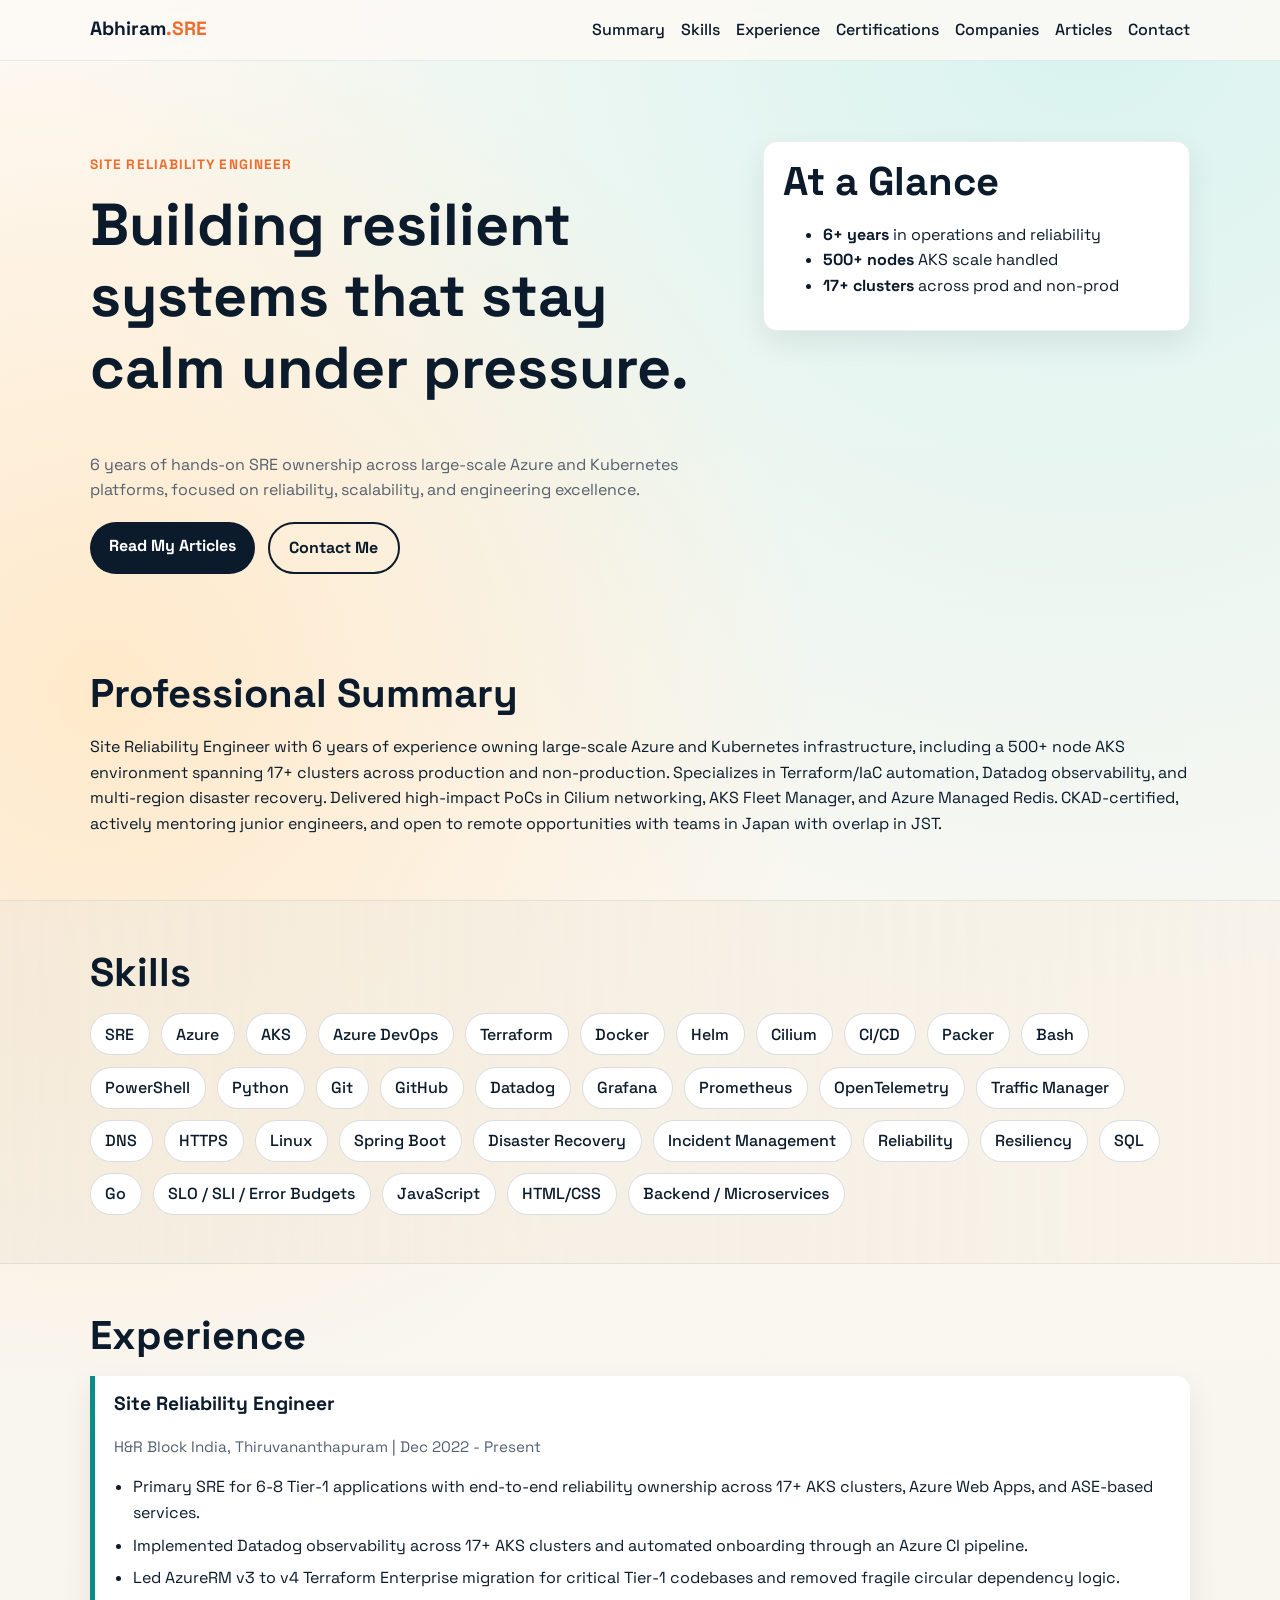
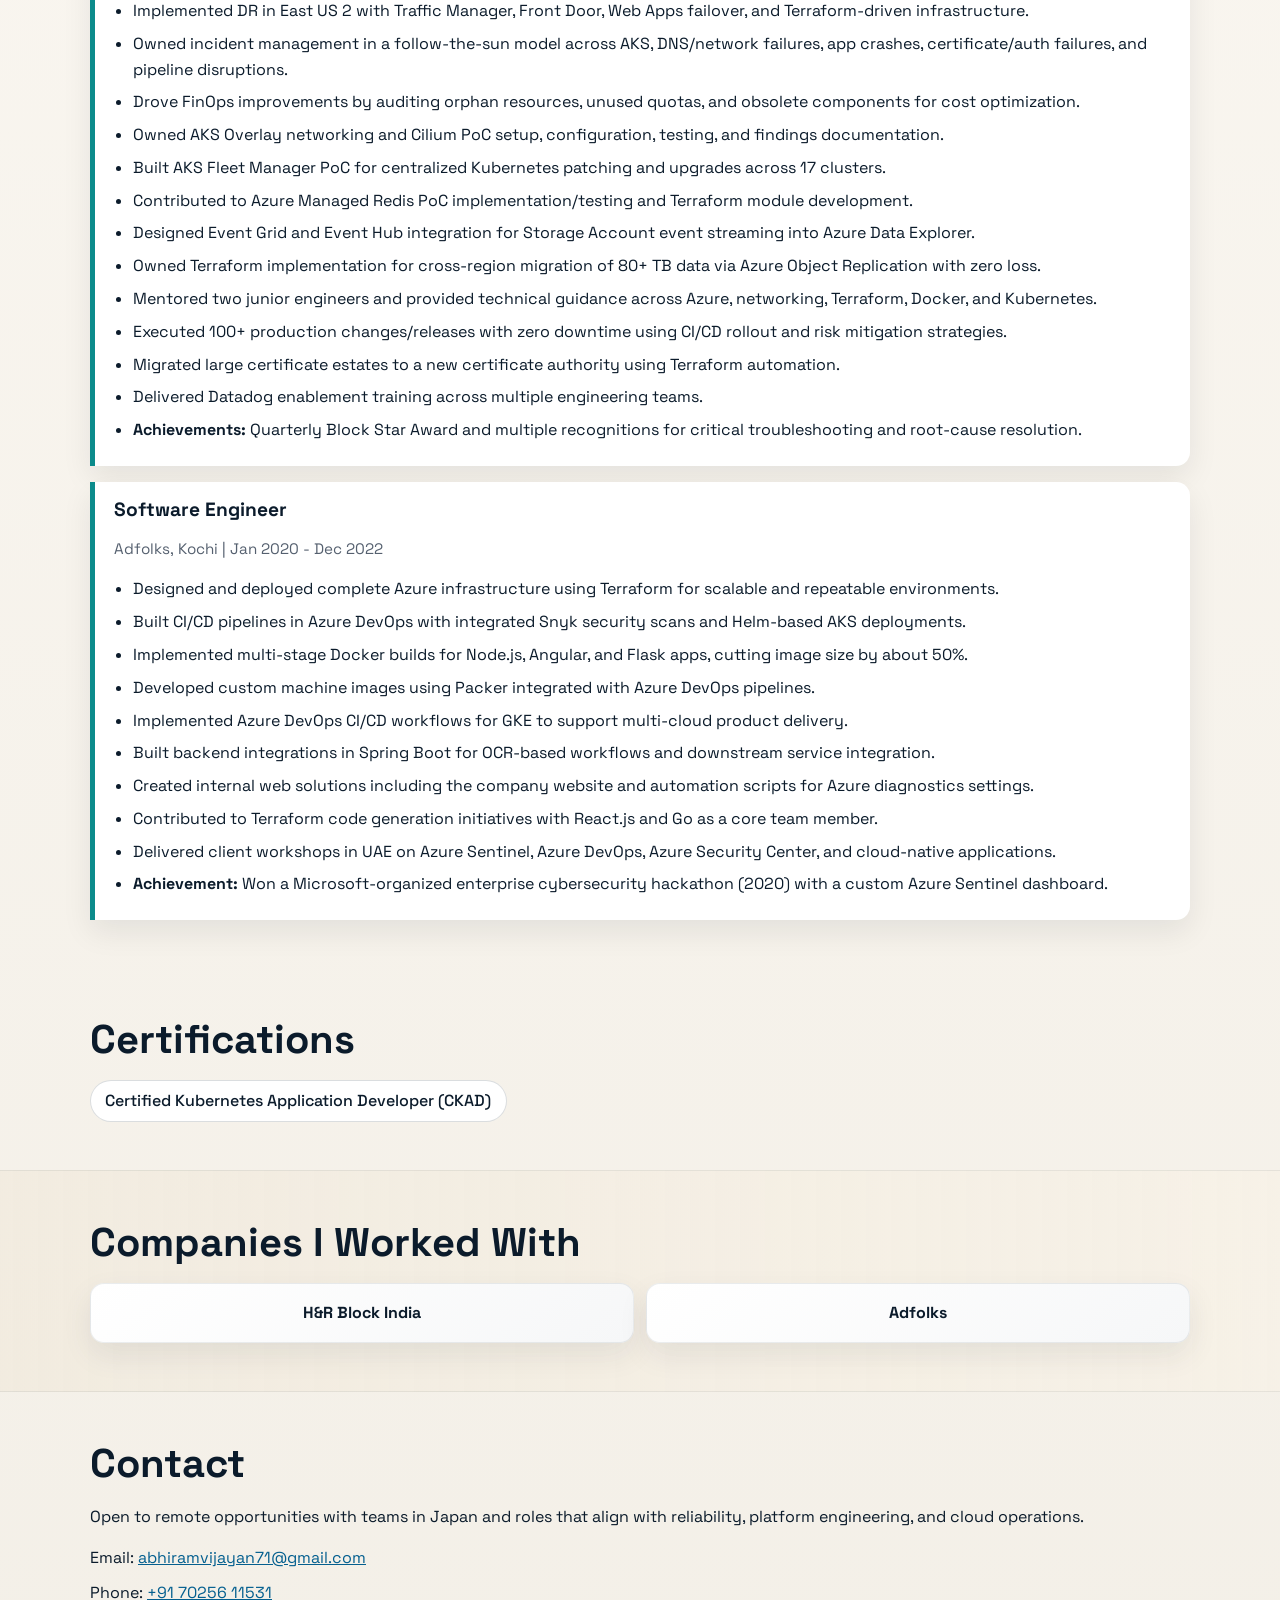
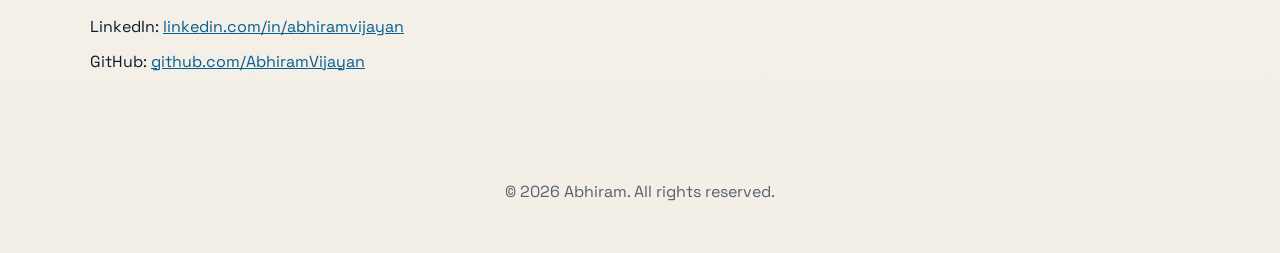
==== index.html @ ea09d612 "Initial portfolio commit" ====
<!DOCTYPE html>
<html lang="en">
<head>
  <meta charset="UTF-8" />
  <meta name="viewport" content="width=device-width, initial-scale=1.0" />
  <title>Abhiram | SRE Portfolio</title>
  <meta name="description" content="Site Reliability Engineer with 6 years of experience across Azure and Kubernetes, including 500+ node AKS operations, Terraform automation, Datadog observability, and multi-region disaster recovery." />
  <meta name="keywords" content="SRE, Site Reliability Engineer, Azure, AKS, Kubernetes, Terraform, Datadog, Disaster Recovery, Incident Management, Observability, CKAD" />
  <meta name="author" content="Abhiram" />
  <meta name="robots" content="index, follow, max-image-preview:large, max-snippet:-1, max-video-preview:-1" />
  <meta name="theme-color" content="#0f2a3f" />

  <link rel="canonical" href="https://your-domain.com/" />
  <link rel="manifest" href="/site.webmanifest" />

  <meta property="og:type" content="website" />
  <meta property="og:title" content="Abhiram | SRE Portfolio" />
  <meta property="og:description" content="SRE portfolio showcasing Azure/AKS scale operations, Terraform automation, DR engineering, certifications, and reliability articles." />
  <meta property="og:url" content="https://your-domain.com/" />
  <meta property="og:image" content="https://your-domain.com/assets/og-cover.svg" />

  <meta name="twitter:card" content="summary_large_image" />
  <meta name="twitter:title" content="Abhiram | SRE Portfolio" />
  <meta name="twitter:description" content="SRE portfolio showcasing Azure/AKS scale operations, Terraform automation, DR engineering, certifications, and reliability articles." />
  <meta name="twitter:image" content="https://your-domain.com/assets/og-cover.svg" />

  <link rel="preconnect" href="https://fonts.googleapis.com" />
  <link rel="preconnect" href="https://fonts.gstatic.com" crossorigin />
  <link href="https://fonts.googleapis.com/css2?family=Space+Grotesk:wght@400;500;700&family=Literata:opsz,wght@7..72,400;7..72,600&display=swap" rel="stylesheet" />
  <link rel="stylesheet" href="styles.css" />

  <script type="application/ld+json">
  {
    "@context": "https://schema.org",
    "@type": "Person",
    "name": "Abhiram",
    "jobTitle": "Site Reliability Engineer",
    "url": "https://your-domain.com/",
    "sameAs": [
      "https://www.linkedin.com/in/abhiramvijayan/",
      "https://github.com/AbhiramVijayan"
    ],
    "email": "mailto:abhiramvijayan71@gmail.com",
    "telephone": "+91-7025611531",
    "worksFor": [
      { "@type": "Organization", "name": "H&R Block India" },
      { "@type": "Organization", "name": "Adfolks" }
    ],
    "knowsAbout": [
      "SRE",
      "Azure",
      "AKS",
      "Terraform",
      "Datadog",
      "Disaster Recovery",
      "Incident Management",
      "CI/CD",
      "Kubernetes",
      "Observability"
    ]
  }
  </script>
</head>
<body>
  <a class="skip-link" href="#main">Skip to main content</a>

  <header class="site-header">
    <div class="container nav-wrap">
      <a class="brand" href="/">Abhiram<span>.SRE</span></a>
      <nav class="site-nav" aria-label="Main navigation">
        <a href="#summary">Summary</a>
        <a href="#skills">Skills</a>
        <a href="#experience">Experience</a>
        <a href="#certifications">Certifications</a>
        <a href="#companies">Companies</a>
        <a href="/articles/">Articles</a>
        <a href="#contact">Contact</a>
      </nav>
    </div>
  </header>

  <main id="main">
    <section class="hero reveal">
      <div class="container hero-grid">
        <div>
          <p class="eyebrow">Site Reliability Engineer</p>
          <h1>Building resilient systems that stay calm under pressure.</h1>
          <p class="hero-copy">6 years of hands-on SRE ownership across large-scale Azure and Kubernetes platforms, focused on reliability, scalability, and engineering excellence.</p>
          <div class="hero-cta">
            <a class="btn btn-primary" href="/articles/">Read My Articles</a>
            <a class="btn btn-ghost" href="#contact">Contact Me</a>
          </div>
        </div>
        <aside class="stat-card" aria-label="Quick profile stats">
          <h2>At a Glance</h2>
          <ul>
            <li><strong>6+ years</strong> in operations and reliability</li>
            <li><strong>500+ nodes</strong> AKS scale handled</li>
            <li><strong>17+ clusters</strong> across prod and non-prod</li>
          </ul>
        </aside>
      </div>
    </section>

    <section id="summary" class="section reveal">
      <div class="container">
        <h2>Professional Summary</h2>
        <p>
          Site Reliability Engineer with 6 years of experience owning large-scale Azure and Kubernetes infrastructure,
          including a 500+ node AKS environment spanning 17+ clusters across production and non-production.
          Specializes in Terraform/IaC automation, Datadog observability, and multi-region disaster recovery.
          Delivered high-impact PoCs in Cilium networking, AKS Fleet Manager, and Azure Managed Redis.
          CKAD-certified, actively mentoring junior engineers, and open to remote opportunities with teams in Japan
          with overlap in JST.
        </p>
      </div>
    </section>

    <section id="skills" class="section muted reveal">
      <div class="container">
        <h2>Skills</h2>
        <div class="chip-grid">
          <span class="chip">SRE</span>
          <span class="chip">Azure</span>
          <span class="chip">AKS</span>
          <span class="chip">Azure DevOps</span>
          <span class="chip">Terraform</span>
          <span class="chip">Docker</span>
          <span class="chip">Helm</span>
          <span class="chip">Cilium</span>
          <span class="chip">CI/CD</span>
          <span class="chip">Packer</span>
          <span class="chip">Bash</span>
          <span class="chip">PowerShell</span>
          <span class="chip">Python</span>
          <span class="chip">Git</span>
          <span class="chip">GitHub</span>
          <span class="chip">Datadog</span>
          <span class="chip">Grafana</span>
          <span class="chip">Prometheus</span>
          <span class="chip">OpenTelemetry</span>
          <span class="chip">Traffic Manager</span>
          <span class="chip">DNS</span>
          <span class="chip">HTTPS</span>
          <span class="chip">Linux</span>
          <span class="chip">Spring Boot</span>
          <span class="chip">Disaster Recovery</span>
          <span class="chip">Incident Management</span>
          <span class="chip">Reliability</span>
          <span class="chip">Resiliency</span>
          <span class="chip">SQL</span>
          <span class="chip">Go</span>
          <span class="chip">SLO / SLI / Error Budgets</span>
          <span class="chip">JavaScript</span>
          <span class="chip">HTML/CSS</span>
          <span class="chip">Backend / Microservices</span>
        </div>
      </div>
    </section>

    <section id="experience" class="section reveal">
      <div class="container">
        <h2>Experience</h2>
        <div class="timeline">
          <article class="timeline-item">
            <h3>
              <span
                class="role-rotator"
                data-roles="Site Reliability Engineer|DevOps Engineer|Platform Engineer"
                aria-live="polite"
              >Site Reliability Engineer</span>
            </h3>
            <p class="meta">H&amp;R Block India, Thiruvananthapuram | Dec 2022 - Present</p>
            <ul>
              <li>Primary SRE for 6-8 Tier-1 applications with end-to-end reliability ownership across 17+ AKS clusters, Azure Web Apps, and ASE-based services.</li>
              <li>Implemented Datadog observability across 17+ AKS clusters and automated onboarding through an Azure CI pipeline.</li>
              <li>Led AzureRM v3 to v4 Terraform Enterprise migration for critical Tier-1 codebases and removed fragile circular dependency logic.</li>
              <li>Implemented DR in East US 2 with Traffic Manager, Front Door, Web Apps failover, and Terraform-driven infrastructure.</li>
              <li>Owned incident management in a follow-the-sun model across AKS, DNS/network failures, app crashes, certificate/auth failures, and pipeline disruptions.</li>
              <li>Drove FinOps improvements by auditing orphan resources, unused quotas, and obsolete components for cost optimization.</li>
              <li>Owned AKS Overlay networking and Cilium PoC setup, configuration, testing, and findings documentation.</li>
              <li>Built AKS Fleet Manager PoC for centralized Kubernetes patching and upgrades across 17 clusters.</li>
              <li>Contributed to Azure Managed Redis PoC implementation/testing and Terraform module development.</li>
              <li>Designed Event Grid and Event Hub integration for Storage Account event streaming into Azure Data Explorer.</li>
              <li>Owned Terraform implementation for cross-region migration of 80+ TB data via Azure Object Replication with zero loss.</li>
              <li>Mentored two junior engineers and provided technical guidance across Azure, networking, Terraform, Docker, and Kubernetes.</li>
              <li>Executed 100+ production changes/releases with zero downtime using CI/CD rollout and risk mitigation strategies.</li>
              <li>Migrated large certificate estates to a new certificate authority using Terraform automation.</li>
              <li>Delivered Datadog enablement training across multiple engineering teams.</li>
              <li><strong>Achievements:</strong> Quarterly Block Star Award and multiple recognitions for critical troubleshooting and root-cause resolution.</li>
            </ul>
          </article>
          <article class="timeline-item">
            <h3>Software Engineer</h3>
            <p class="meta">Adfolks, Kochi | Jan 2020 - Dec 2022</p>
            <ul>
              <li>Designed and deployed complete Azure infrastructure using Terraform for scalable and repeatable environments.</li>
              <li>Built CI/CD pipelines in Azure DevOps with integrated Snyk security scans and Helm-based AKS deployments.</li>
              <li>Implemented multi-stage Docker builds for Node.js, Angular, and Flask apps, cutting image size by about 50%.</li>
              <li>Developed custom machine images using Packer integrated with Azure DevOps pipelines.</li>
              <li>Implemented Azure DevOps CI/CD workflows for GKE to support multi-cloud product delivery.</li>
              <li>Built backend integrations in Spring Boot for OCR-based workflows and downstream service integration.</li>
              <li>Created internal web solutions including the company website and automation scripts for Azure diagnostics settings.</li>
              <li>Contributed to Terraform code generation initiatives with React.js and Go as a core team member.</li>
              <li>Delivered client workshops in UAE on Azure Sentinel, Azure DevOps, Azure Security Center, and cloud-native applications.</li>
              <li><strong>Achievement:</strong> Won a Microsoft-organized enterprise cybersecurity hackathon (2020) with a custom Azure Sentinel dashboard.</li>
            </ul>
          </article>
        </div>
      </div>
    </section>

    <section id="certifications" class="section reveal">
      <div class="container">
        <h2>Certifications</h2>
        <div class="chip-grid">
          <span class="chip">Certified Kubernetes Application Developer (CKAD)</span>
        </div>
      </div>
    </section>

    <section id="companies" class="section muted reveal">
      <div class="container">
        <h2>Companies I Worked With</h2>
        <div class="company-grid" role="list" aria-label="Companies">
          <div class="company-card" role="listitem">H&amp;R Block India</div>
          <div class="company-card" role="listitem">Adfolks</div>
        </div>
      </div>
    </section>

    <section id="contact" class="section contact reveal">
      <div class="container">
        <h2>Contact</h2>
        <p>Open to remote opportunities with teams in Japan and roles that align with reliability, platform engineering, and cloud operations.</p>
        <ul class="contact-list">
          <li>Email: <a href="mailto:abhiramvijayan71@gmail.com">abhiramvijayan71@gmail.com</a></li>
          <li>Phone: <a href="tel:+917025611531">+91 70256 11531</a></li>
          <li>LinkedIn: <a href="https://www.linkedin.com/in/abhiramvijayan/" rel="noopener noreferrer" target="_blank">linkedin.com/in/abhiramvijayan</a></li>
          <li>GitHub: <a href="https://github.com/AbhiramVijayan" rel="noopener noreferrer" target="_blank">github.com/AbhiramVijayan</a></li>
        </ul>
      </div>
    </section>
  </main>

  <footer class="site-footer">
    <div class="container">
      <p>&copy; <span id="year"></span> Abhiram. All rights reserved.</p>
    </div>
  </footer>

  <script src="main.js" defer></script>
</body>
</html>
---- styles.css ----
:root {
  --ink: #0b1b2b;
  --surface: #f9f6f1;
  --surface-2: #efe7d8;
  --accent: #0c8b8b;
  --accent-2: #ef6c2f;
  --card: #ffffff;
  --muted: #55606f;
  --radius: 14px;
  --shadow: 0 12px 30px rgba(11, 27, 43, 0.08);
}

* {
  box-sizing: border-box;
}

html {
  scroll-behavior: smooth;
}

body {
  margin: 0;
  color: var(--ink);
  font-family: "Space Grotesk", "Segoe UI", sans-serif;
  line-height: 1.6;
  background:
    radial-gradient(circle at 8% 20%, #ffe9ca 0%, transparent 24%),
    radial-gradient(circle at 85% 0%, #d8f3ef 0%, transparent 28%),
    linear-gradient(180deg, #fdfaf5 0%, #f3efe7 100%);
}

h1, h2, h3 {
  line-height: 1.2;
  margin-top: 0;
}

h1 {
  font-size: clamp(2rem, 6vw, 3.7rem);
}

h2 {
  font-size: clamp(1.6rem, 4vw, 2.5rem);
  margin-bottom: 1rem;
}

h3 {
  font-size: 1.2rem;
}

p, li {
  font-size: 1rem;
}

a {
  color: #045f8f;
}

.container {
  width: min(1100px, 92vw);
  margin: 0 auto;
}

.skip-link {
  position: absolute;
  left: -9999px;
}

.skip-link:focus {
  left: 1rem;
  top: 1rem;
  background: #fff;
  padding: 0.5rem 0.75rem;
  border-radius: 8px;
  z-index: 999;
}

.site-header {
  position: sticky;
  top: 0;
  z-index: 20;
  background: rgba(253, 250, 245, 0.86);
  backdrop-filter: blur(10px);
  border-bottom: 1px solid rgba(12, 139, 139, 0.12);
}

.nav-wrap {
  display: flex;
  justify-content: space-between;
  align-items: center;
  padding: 0.9rem 0;
}

.brand {
  text-decoration: none;
  font-weight: 700;
  font-size: 1.2rem;
  color: var(--ink);
}

.brand span {
  color: var(--accent-2);
}

.site-nav {
  display: flex;
  gap: 1rem;
  flex-wrap: wrap;
}

.site-nav a {
  text-decoration: none;
  color: var(--ink);
  font-weight: 500;
}

.hero {
  padding: 5rem 0 3rem;
}

.hero-grid {
  display: grid;
  gap: 2rem;
  grid-template-columns: 1.2fr 0.8fr;
  align-items: start;
}

.eyebrow {
  letter-spacing: 0.08em;
  text-transform: uppercase;
  color: var(--accent-2);
  font-weight: 700;
  font-size: 0.85rem;
}

.hero-copy {
  color: var(--muted);
  max-width: 60ch;
}

.hero-cta {
  display: flex;
  gap: 0.8rem;
  flex-wrap: wrap;
  margin-top: 1.2rem;
}

.btn {
  display: inline-block;
  text-decoration: none;
  border-radius: 999px;
  padding: 0.7rem 1.2rem;
  font-weight: 700;
}

.btn-primary {
  background: var(--ink);
  color: #fff;
}

.btn-ghost {
  border: 2px solid var(--ink);
  color: var(--ink);
}

.stat-card {
  background: var(--card);
  border-radius: var(--radius);
  box-shadow: var(--shadow);
  padding: 1rem 1.2rem;
  border: 1px solid rgba(11, 27, 43, 0.08);
}

.section {
  padding: 3rem 0;
}

.muted {
  background: linear-gradient(90deg, rgba(239, 231, 216, 0.55), rgba(247, 241, 230, 0.75));
  border-top: 1px solid rgba(11, 27, 43, 0.07);
  border-bottom: 1px solid rgba(11, 27, 43, 0.07);
}

.timeline {
  display: grid;
  gap: 1rem;
}

.timeline-item {
  background: var(--card);
  border-left: 5px solid var(--accent);
  border-radius: 0 var(--radius) var(--radius) 0;
  padding: 1rem 1rem 1rem 1.2rem;
  box-shadow: var(--shadow);
}

.timeline-item ul {
  margin: 0.7rem 0 0;
  padding-left: 1.15rem;
}

.timeline-item li {
  margin-bottom: 0.45rem;
}

.role-rotator {
  display: inline-block;
  min-height: 1.4em;
  transition: opacity 220ms ease, transform 220ms ease;
  color: var(--ink);
}

.role-rotator.is-fading {
  opacity: 0;
  transform: translateY(4px);
}

.meta {
  color: var(--muted);
  font-size: 0.95rem;
  margin-top: -0.2rem;
}

.chip-grid {
  display: flex;
  flex-wrap: wrap;
  gap: 0.7rem;
}

.chip {
  background: #fff;
  border: 1px solid rgba(11, 27, 43, 0.15);
  border-radius: 999px;
  padding: 0.45rem 0.9rem;
  font-weight: 500;
}

.company-grid {
  display: grid;
  grid-template-columns: repeat(auto-fit, minmax(180px, 1fr));
  gap: 0.8rem;
}

.company-card {
  background: linear-gradient(145deg, #fff, #f6f7f8);
  border: 1px solid rgba(11, 27, 43, 0.08);
  border-radius: var(--radius);
  padding: 1rem;
  text-align: center;
  font-weight: 700;
  box-shadow: var(--shadow);
}

.contact-list {
  list-style: none;
  padding: 0;
  margin: 0;
}

.contact-list li {
  margin: 0.55rem 0;
}

.site-footer {
  padding: 2rem 0;
  text-align: center;
  color: var(--muted);
}

.article-list {
  display: grid;
  gap: 1rem;
  grid-template-columns: repeat(auto-fit, minmax(260px, 1fr));
}

.article-card {
  background: #fff;
  border: 1px solid rgba(11, 27, 43, 0.1);
  border-radius: var(--radius);
  padding: 1rem;
  box-shadow: var(--shadow);
}

.article-card h3 {
  margin-bottom: 0.4rem;
}

.article-card p {
  margin-top: 0.2rem;
  color: var(--muted);
}

.article-shell {
  padding: 4rem 0;
}

.article-shell article {
  max-width: 760px;
  background: #fff;
  margin: 0 auto;
  padding: 2rem;
  border-radius: var(--radius);
  box-shadow: var(--shadow);
  font-family: "Literata", Georgia, serif;
}

.article-shell h1,
.article-shell h2,
.article-shell h3 {
  font-family: "Space Grotesk", "Segoe UI", sans-serif;
}

.reveal {
  opacity: 0;
  transform: translateY(20px);
}

.reveal.is-visible {
  animation: fadeUp 700ms ease forwards;
}

@keyframes fadeUp {
  to {
    opacity: 1;
    transform: translateY(0);
  }
}

@media (max-width: 850px) {
  .hero-grid {
    grid-template-columns: 1fr;
  }
}

@media (max-width: 560px) {
  .site-nav {
    gap: 0.6rem;
    font-size: 0.95rem;
  }

  .article-shell article {
    padding: 1.2rem;
  }
}
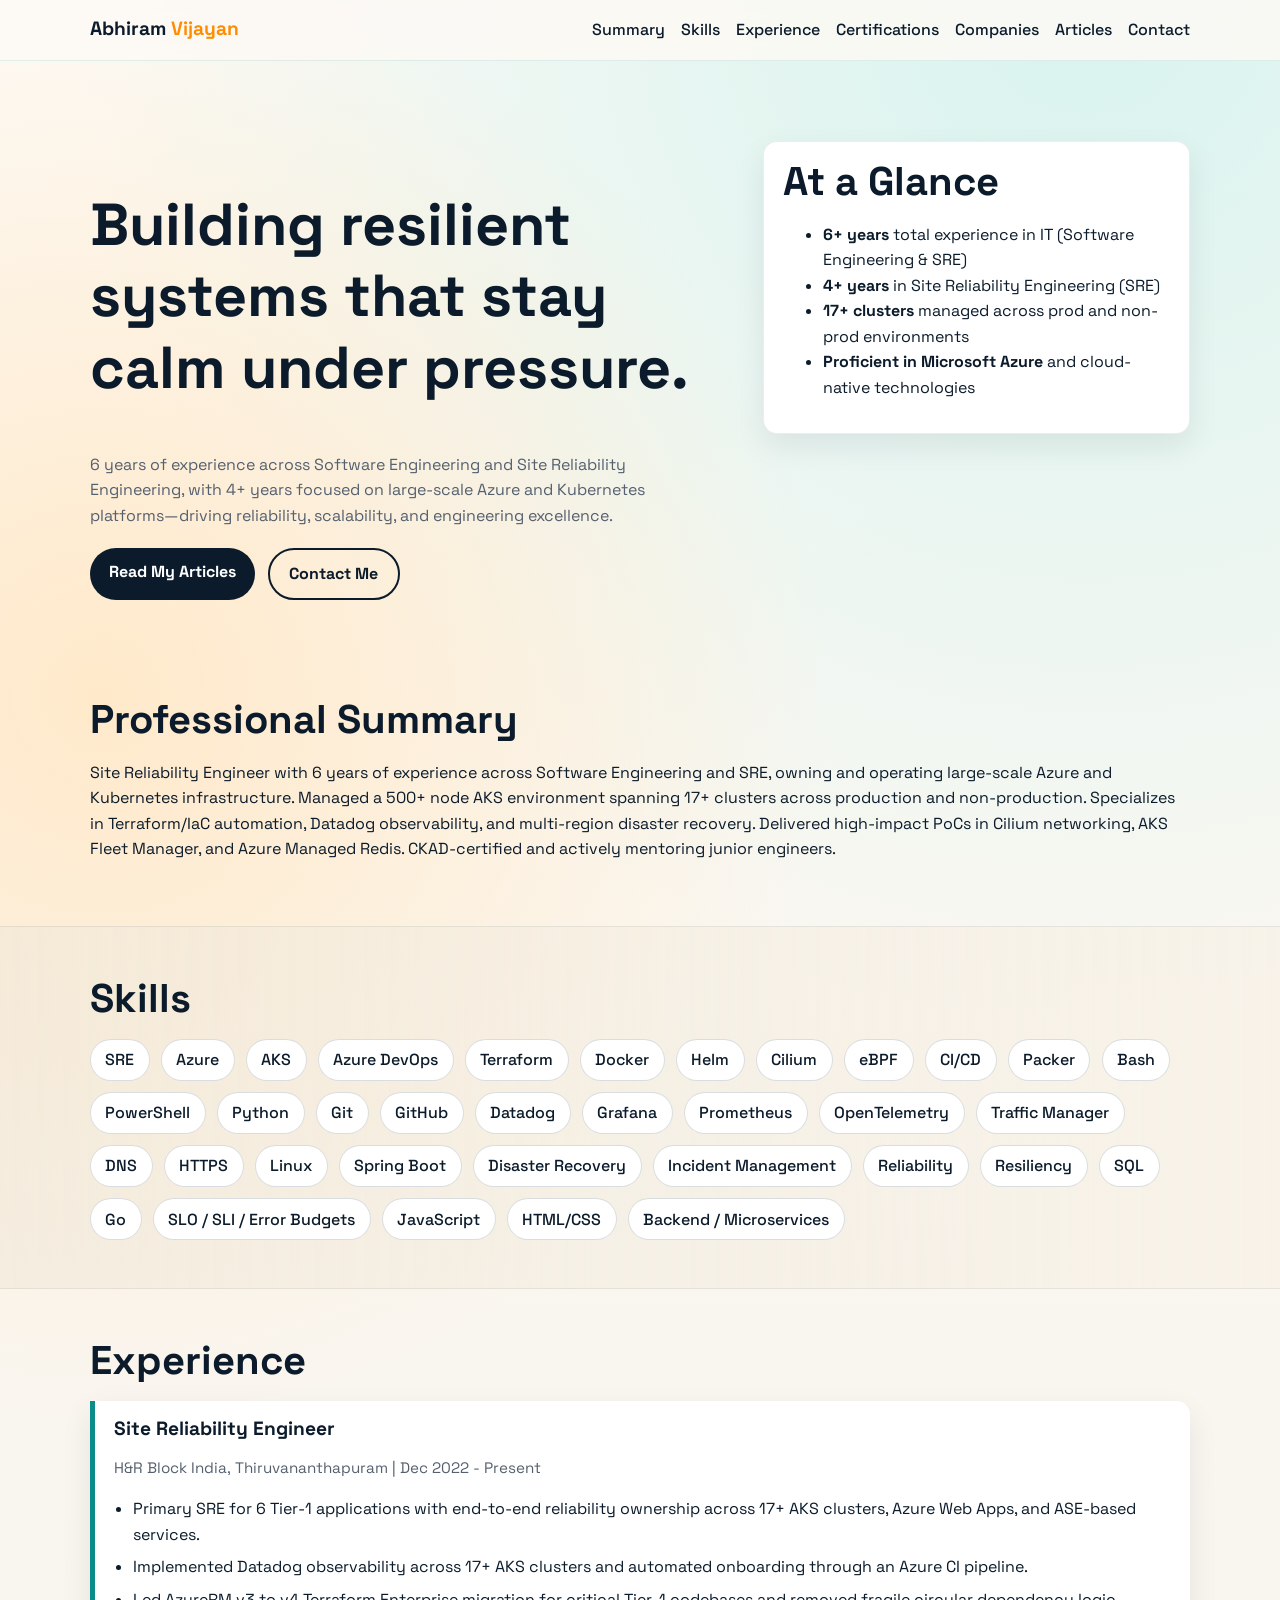
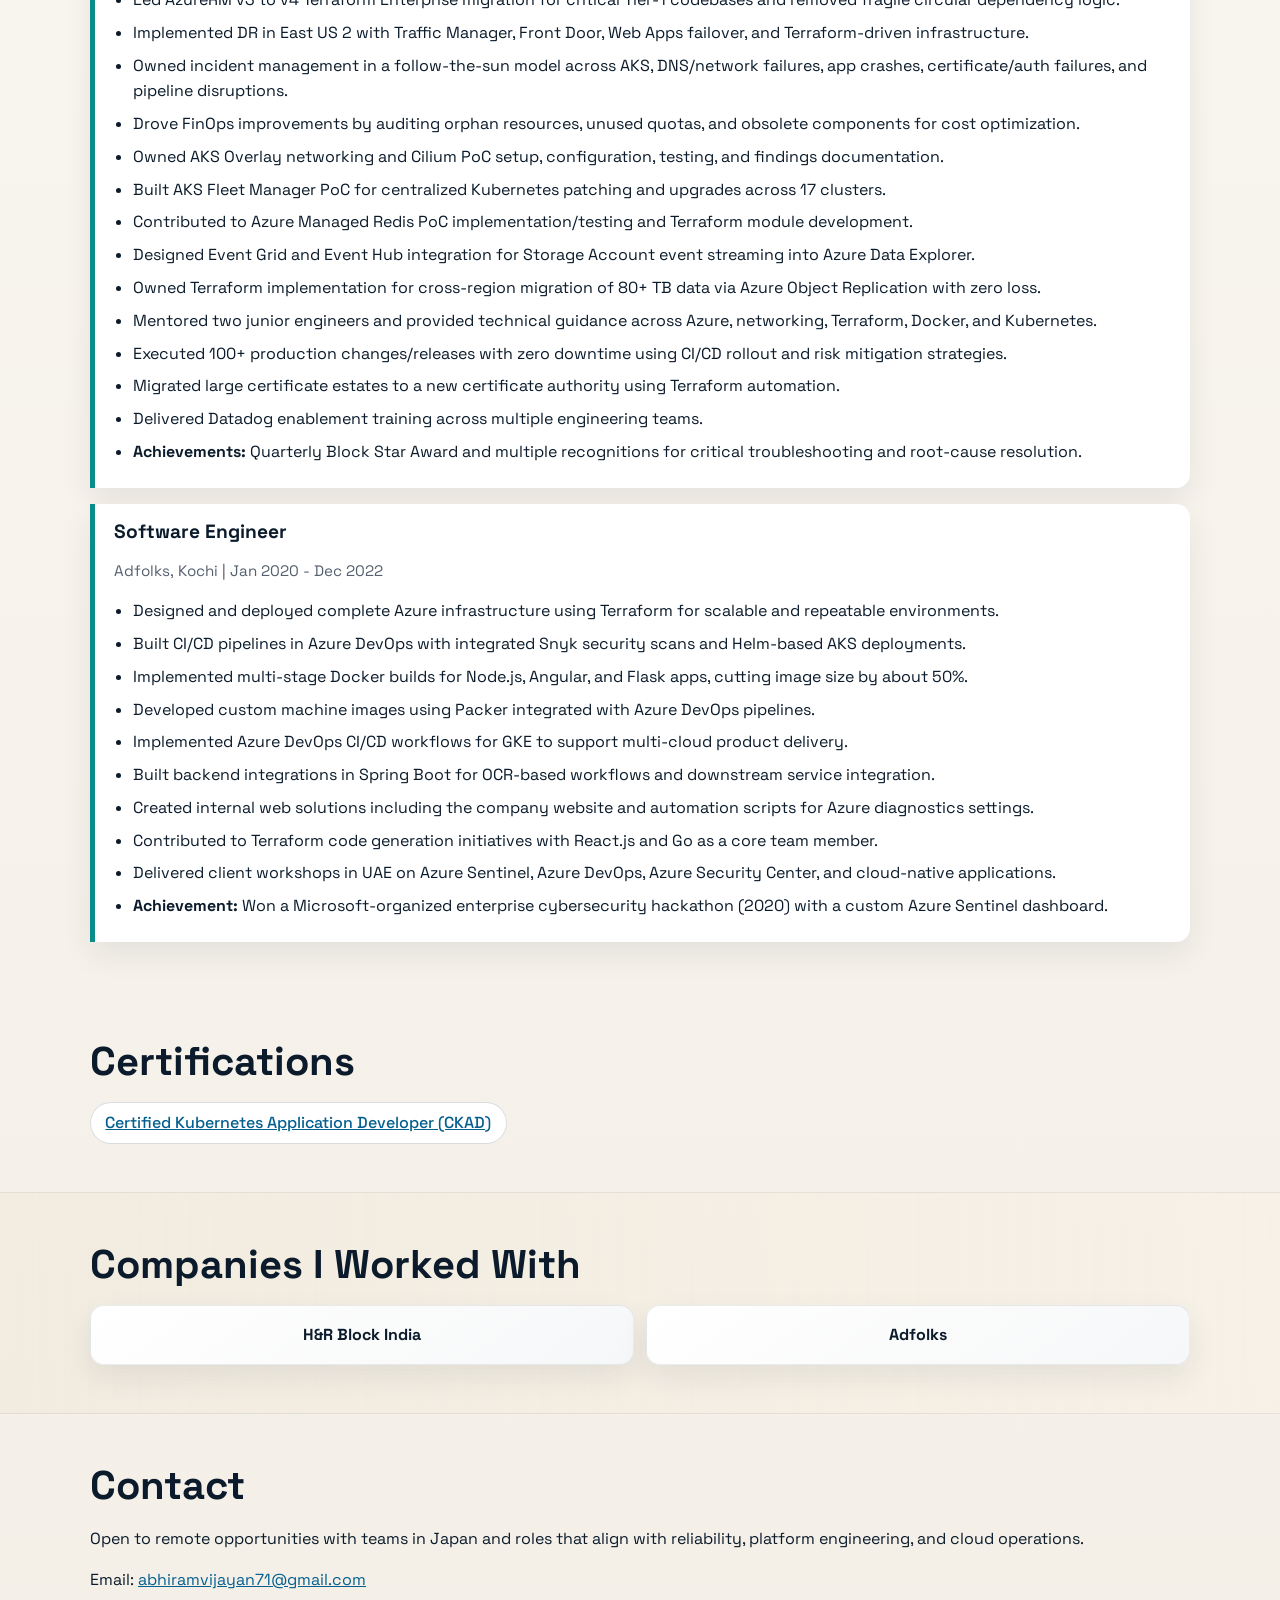
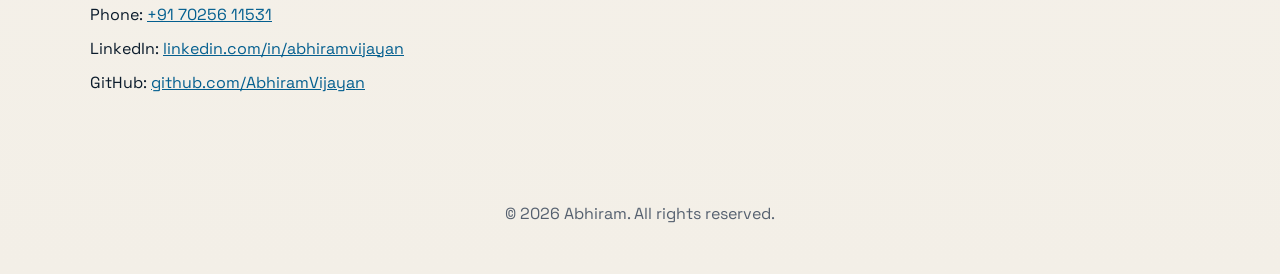
==== commit a62fcea8: "Update index.html and styles.css for improved layout and styling" ====
--- a/index.html
+++ b/index.html
@@ -1,35 +1,42 @@
 <!DOCTYPE html>
 <html lang="en">
+
 <head>
-  <meta charset="UTF-8" />
-  <meta name="viewport" content="width=device-width, initial-scale=1.0" />
-  <title>Abhiram | SRE Portfolio</title>
-  <meta name="description" content="Site Reliability Engineer with 6 years of experience across Azure and Kubernetes, including 500+ node AKS operations, Terraform automation, Datadog observability, and multi-region disaster recovery." />
-  <meta name="keywords" content="SRE, Site Reliability Engineer, Azure, AKS, Kubernetes, Terraform, Datadog, Disaster Recovery, Incident Management, Observability, CKAD" />
-  <meta name="author" content="Abhiram" />
-  <meta name="robots" content="index, follow, max-image-preview:large, max-snippet:-1, max-video-preview:-1" />
-  <meta name="theme-color" content="#0f2a3f" />
-
-  <link rel="canonical" href="https://your-domain.com/" />
-  <link rel="manifest" href="/site.webmanifest" />
-
-  <meta property="og:type" content="website" />
-  <meta property="og:title" content="Abhiram | SRE Portfolio" />
-  <meta property="og:description" content="SRE portfolio showcasing Azure/AKS scale operations, Terraform automation, DR engineering, certifications, and reliability articles." />
-  <meta property="og:url" content="https://your-domain.com/" />
-  <meta property="og:image" content="https://your-domain.com/assets/og-cover.svg" />
-
-  <meta name="twitter:card" content="summary_large_image" />
-  <meta name="twitter:title" content="Abhiram | SRE Portfolio" />
-  <meta name="twitter:description" content="SRE portfolio showcasing Azure/AKS scale operations, Terraform automation, DR engineering, certifications, and reliability articles." />
-  <meta name="twitter:image" content="https://your-domain.com/assets/og-cover.svg" />
-
-  <link rel="preconnect" href="https://fonts.googleapis.com" />
-  <link rel="preconnect" href="https://fonts.gstatic.com" crossorigin />
-  <link href="https://fonts.googleapis.com/css2?family=Space+Grotesk:wght@400;500;700&family=Literata:opsz,wght@7..72,400;7..72,600&display=swap" rel="stylesheet" />
-  <link rel="stylesheet" href="styles.css" />
-
-  <script type="application/ld+json">
+    <meta charset="UTF-8" />
+    <meta name="viewport" content="width=device-width, initial-scale=1.0" />
+    <title>Abhiram | SRE Portfolio</title>
+    <meta name="description"
+        content="Site Reliability Engineer with 6 years of experience across Azure and Kubernetes, including 500+ node AKS operations, Terraform automation, Datadog observability, and multi-region disaster recovery." />
+    <meta name="keywords"
+        content="SRE, Site Reliability Engineer, Azure, AKS, Kubernetes, Terraform, Datadog, Disaster Recovery, Incident Management, Observability, CKAD" />
+    <meta name="author" content="Abhiram" />
+    <meta name="robots" content="index, follow, max-image-preview:large, max-snippet:-1, max-video-preview:-1" />
+    <meta name="theme-color" content="#0f2a3f" />
+
+    <link rel="canonical" href="https://your-domain.com/" />
+    <link rel="manifest" href="/site.webmanifest" />
+
+    <meta property="og:type" content="website" />
+    <meta property="og:title" content="Abhiram | SRE Portfolio" />
+    <meta property="og:description"
+        content="SRE portfolio showcasing Azure/AKS scale operations, Terraform automation, DR engineering, certifications, and reliability articles." />
+    <meta property="og:url" content="https://your-domain.com/" />
+    <meta property="og:image" content="https://your-domain.com/assets/og-cover.svg" />
+
+    <meta name="twitter:card" content="summary_large_image" />
+    <meta name="twitter:title" content="Abhiram | SRE Portfolio" />
+    <meta name="twitter:description"
+        content="SRE portfolio showcasing Azure/AKS scale operations, Terraform automation, DR engineering, certifications, and reliability articles." />
+    <meta name="twitter:image" content="https://your-domain.com/assets/og-cover.svg" />
+
+    <link rel="preconnect" href="https://fonts.googleapis.com" />
+    <link rel="preconnect" href="https://fonts.gstatic.com" crossorigin />
+    <link
+        href="https://fonts.googleapis.com/css2?family=Space+Grotesk:wght@400;500;700&family=Literata:opsz,wght@7..72,400;7..72,600&display=swap"
+        rel="stylesheet" />
+    <link rel="stylesheet" href="styles.css" />
+
+    <script type="application/ld+json">
   {
     "@context": "https://schema.org",
     "@type": "Person",
@@ -61,194 +68,223 @@
   }
   </script>
 </head>
+
 <body>
-  <a class="skip-link" href="#main">Skip to main content</a>
-
-  <header class="site-header">
-    <div class="container nav-wrap">
-      <a class="brand" href="/">Abhiram<span>.SRE</span></a>
-      <nav class="site-nav" aria-label="Main navigation">
-        <a href="#summary">Summary</a>
-        <a href="#skills">Skills</a>
-        <a href="#experience">Experience</a>
-        <a href="#certifications">Certifications</a>
-        <a href="#companies">Companies</a>
-        <a href="/articles/">Articles</a>
-        <a href="#contact">Contact</a>
-      </nav>
-    </div>
-  </header>
-
-  <main id="main">
-    <section class="hero reveal">
-      <div class="container hero-grid">
-        <div>
-          <p class="eyebrow">Site Reliability Engineer</p>
-          <h1>Building resilient systems that stay calm under pressure.</h1>
-          <p class="hero-copy">6 years of hands-on SRE ownership across large-scale Azure and Kubernetes platforms, focused on reliability, scalability, and engineering excellence.</p>
-          <div class="hero-cta">
-            <a class="btn btn-primary" href="/articles/">Read My Articles</a>
-            <a class="btn btn-ghost" href="#contact">Contact Me</a>
-          </div>
+    <a class="skip-link" href="#main">Skip to main content</a>
+
+    <header class="site-header">
+        <div class="container nav-wrap">
+            <a class="brand" href="/">Abhiram <span>Vijayan</span></a>
+            <nav class="site-nav" aria-label="Main navigation">
+                <a href="#summary">Summary</a>
+                <a href="#skills">Skills</a>
+                <a href="#experience">Experience</a>
+                <a href="#certifications">Certifications</a>
+                <a href="#companies">Companies</a>
+                <a href="/articles/">Articles</a>
+                <a href="#contact">Contact</a>
+            </nav>
         </div>
-        <aside class="stat-card" aria-label="Quick profile stats">
-          <h2>At a Glance</h2>
-          <ul>
-            <li><strong>6+ years</strong> in operations and reliability</li>
-            <li><strong>500+ nodes</strong> AKS scale handled</li>
-            <li><strong>17+ clusters</strong> across prod and non-prod</li>
-          </ul>
-        </aside>
-      </div>
-    </section>
-
-    <section id="summary" class="section reveal">
-      <div class="container">
-        <h2>Professional Summary</h2>
-        <p>
-          Site Reliability Engineer with 6 years of experience owning large-scale Azure and Kubernetes infrastructure,
-          including a 500+ node AKS environment spanning 17+ clusters across production and non-production.
-          Specializes in Terraform/IaC automation, Datadog observability, and multi-region disaster recovery.
-          Delivered high-impact PoCs in Cilium networking, AKS Fleet Manager, and Azure Managed Redis.
-          CKAD-certified, actively mentoring junior engineers, and open to remote opportunities with teams in Japan
-          with overlap in JST.
-        </p>
-      </div>
-    </section>
-
-    <section id="skills" class="section muted reveal">
-      <div class="container">
-        <h2>Skills</h2>
-        <div class="chip-grid">
-          <span class="chip">SRE</span>
-          <span class="chip">Azure</span>
-          <span class="chip">AKS</span>
-          <span class="chip">Azure DevOps</span>
-          <span class="chip">Terraform</span>
-          <span class="chip">Docker</span>
-          <span class="chip">Helm</span>
-          <span class="chip">Cilium</span>
-          <span class="chip">CI/CD</span>
-          <span class="chip">Packer</span>
-          <span class="chip">Bash</span>
-          <span class="chip">PowerShell</span>
-          <span class="chip">Python</span>
-          <span class="chip">Git</span>
-          <span class="chip">GitHub</span>
-          <span class="chip">Datadog</span>
-          <span class="chip">Grafana</span>
-          <span class="chip">Prometheus</span>
-          <span class="chip">OpenTelemetry</span>
-          <span class="chip">Traffic Manager</span>
-          <span class="chip">DNS</span>
-          <span class="chip">HTTPS</span>
-          <span class="chip">Linux</span>
-          <span class="chip">Spring Boot</span>
-          <span class="chip">Disaster Recovery</span>
-          <span class="chip">Incident Management</span>
-          <span class="chip">Reliability</span>
-          <span class="chip">Resiliency</span>
-          <span class="chip">SQL</span>
-          <span class="chip">Go</span>
-          <span class="chip">SLO / SLI / Error Budgets</span>
-          <span class="chip">JavaScript</span>
-          <span class="chip">HTML/CSS</span>
-          <span class="chip">Backend / Microservices</span>
+    </header>
+
+    <main id="main">
+        <section class="hero reveal">
+            <div class="container hero-grid">
+                <div>
+                    <p class="eyebrow">
+                        <span class="role-rotator"
+                            data-roles="Site Reliability Engineer|DevOps Engineer|Platform Engineer"
+                            aria-live="polite">Site Reliability Engineer</span>
+                    </p>
+                    <h1>Building resilient systems that stay calm under pressure.</h1>
+                    <p class="hero-copy">6 years of experience across Software Engineering and Site Reliability
+                        Engineering, with 4+ years focused on large-scale Azure and Kubernetes platforms—driving
+                        reliability, scalability, and engineering excellence.</p>
+                    <div class="hero-cta">
+                        <a class="btn btn-primary" href="/articles/">Read My Articles</a>
+                        <a class="btn btn-ghost" href="#contact">Contact Me</a>
+                    </div>
+                </div>
+                <aside class="stat-card" aria-label="Quick profile stats">
+                    <h2>At a Glance</h2>
+                    <ul>
+                        <li><strong>6+ years</strong> total experience in IT (Software Engineering & SRE)</li>
+                        <li><strong>4+ years</strong> in Site Reliability Engineering (SRE)</li>
+                        <li><strong>17+ clusters</strong> managed across prod and non-prod environments</li>
+                        <li><strong>Proficient in Microsoft Azure</strong> and cloud-native technologies</li>
+
+                    </ul>
+                </aside>
+            </div>
+        </section>
+
+        <section id="summary" class="section reveal">
+            <div class="container">
+                <h2>Professional Summary</h2>
+                <p>
+                   Site Reliability Engineer with 6 years of experience across Software Engineering and SRE, owning and operating large-scale Azure and Kubernetes infrastructure. Managed a 500+ node AKS environment spanning 17+ clusters across production and non-production. Specializes in Terraform/IaC automation, Datadog observability, and multi-region disaster recovery. Delivered high-impact PoCs in Cilium networking, AKS Fleet Manager, and Azure Managed Redis. CKAD-certified and actively mentoring junior engineers.
+
+                </p>
+            </div>
+        </section>
+
+        <section id="skills" class="section muted reveal">
+            <div class="container">
+                <h2>Skills</h2>
+                <div class="chip-grid">
+                    <span class="chip">SRE</span>
+                    <span class="chip">Azure</span>
+                    <span class="chip">AKS</span>
+                    <span class="chip">Azure DevOps</span>
+                    <span class="chip">Terraform</span>
+                    <span class="chip">Docker</span>
+                    <span class="chip">Helm</span>
+                    <span class="chip">Cilium</span>
+                    <span class="chip">eBPF</span>
+                    <span class="chip">CI/CD</span>
+                    <span class="chip">Packer</span>
+                    <span class="chip">Bash</span>
+                    <span class="chip">PowerShell</span>
+                    <span class="chip">Python</span>
+                    <span class="chip">Git</span>
+                    <span class="chip">GitHub</span>
+                    <span class="chip">Datadog</span>
+                    <span class="chip">Grafana</span>
+                    <span class="chip">Prometheus</span>
+                    <span class="chip">OpenTelemetry</span>
+                    <span class="chip">Traffic Manager</span>
+                    <span class="chip">DNS</span>
+                    <span class="chip">HTTPS</span>
+                    <span class="chip">Linux</span>
+                    <span class="chip">Spring Boot</span>
+                    <span class="chip">Disaster Recovery</span>
+                    <span class="chip">Incident Management</span>
+                    <span class="chip">Reliability</span>
+                    <span class="chip">Resiliency</span>
+                    <span class="chip">SQL</span>
+                    <span class="chip">Go</span>
+                    <span class="chip">SLO / SLI / Error Budgets</span>
+                    <span class="chip">JavaScript</span>
+                    <span class="chip">HTML/CSS</span>
+                    <span class="chip">Backend / Microservices</span>
+                </div>
+            </div>
+        </section>
+
+        <section id="experience" class="section reveal">
+            <div class="container">
+                <h2>Experience</h2>
+                <div class="timeline">
+                    <article class="timeline-item">
+                        <h3>Site Reliability Engineer</h3>
+                        <p class="meta">H&amp;R Block India, Thiruvananthapuram | Dec 2022 - Present</p>
+                        <ul>
+                            <li>Primary SRE for 6 Tier-1 applications with end-to-end reliability ownership across 17+
+                                AKS clusters, Azure Web Apps, and ASE-based services.</li>
+                            <li>Implemented Datadog observability across 17+ AKS clusters and automated onboarding
+                                through an Azure CI pipeline.</li>
+                            <li>Led AzureRM v3 to v4 Terraform Enterprise migration for critical Tier-1 codebases and
+                                removed fragile circular dependency logic.</li>
+                            <li>Implemented DR in East US 2 with Traffic Manager, Front Door, Web Apps failover, and
+                                Terraform-driven infrastructure.</li>
+                            <li>Owned incident management in a follow-the-sun model across AKS, DNS/network failures,
+                                app crashes, certificate/auth failures, and pipeline disruptions.</li>
+                            <li>Drove FinOps improvements by auditing orphan resources, unused quotas, and obsolete
+                                components for cost optimization.</li>
+                            <li>Owned AKS Overlay networking and Cilium PoC setup, configuration, testing, and findings
+                                documentation.</li>
+                            <li>Built AKS Fleet Manager PoC for centralized Kubernetes patching and upgrades across 17
+                                clusters.</li>
+                            <li>Contributed to Azure Managed Redis PoC implementation/testing and Terraform module
+                                development.</li>
+                            <li>Designed Event Grid and Event Hub integration for Storage Account event streaming into
+                                Azure Data Explorer.</li>
+                            <li>Owned Terraform implementation for cross-region migration of 80+ TB data via Azure
+                                Object Replication with zero loss.</li>
+                            <li>Mentored two junior engineers and provided technical guidance across Azure, networking,
+                                Terraform, Docker, and Kubernetes.</li>
+                            <li>Executed 100+ production changes/releases with zero downtime using CI/CD rollout and
+                                risk mitigation strategies.</li>
+                            <li>Migrated large certificate estates to a new certificate authority using Terraform
+                                automation.</li>
+                            <li>Delivered Datadog enablement training across multiple engineering teams.</li>
+                            <li><strong>Achievements:</strong> Quarterly Block Star Award and multiple recognitions for
+                                critical troubleshooting and root-cause resolution.</li>
+                        </ul>
+                    </article>
+                    <article class="timeline-item">
+                        <h3>Software Engineer</h3>
+                        <p class="meta">Adfolks, Kochi | Jan 2020 - Dec 2022</p>
+                        <ul>
+                            <li>Designed and deployed complete Azure infrastructure using Terraform for scalable and
+                                repeatable environments.</li>
+                            <li>Built CI/CD pipelines in Azure DevOps with integrated Snyk security scans and Helm-based
+                                AKS deployments.</li>
+                            <li>Implemented multi-stage Docker builds for Node.js, Angular, and Flask apps, cutting
+                                image size by about 50%.</li>
+                            <li>Developed custom machine images using Packer integrated with Azure DevOps pipelines.
+                            </li>
+                            <li>Implemented Azure DevOps CI/CD workflows for GKE to support multi-cloud product
+                                delivery.</li>
+                            <li>Built backend integrations in Spring Boot for OCR-based workflows and downstream service
+                                integration.</li>
+                            <li>Created internal web solutions including the company website and automation scripts for
+                                Azure diagnostics settings.</li>
+                            <li>Contributed to Terraform code generation initiatives with React.js and Go as a core team
+                                member.</li>
+                            <li>Delivered client workshops in UAE on Azure Sentinel, Azure DevOps, Azure Security
+                                Center, and cloud-native applications.</li>
+                            <li><strong>Achievement:</strong> Won a Microsoft-organized enterprise cybersecurity
+                                hackathon (2020) with a custom Azure Sentinel dashboard.</li>
+                        </ul>
+                    </article>
+                </div>
+            </div>
+        </section>
+
+        <section id="certifications" class="section reveal">
+            <div class="container">
+                <h2>Certifications</h2>
+                <div class="chip-grid">
+                    <a class="chip" href="https://www.credly.com/badges/6aa69f73-2651-4a15-aa6a-eb91d6666609/public_url" target="_blank" rel="noopener noreferrer">Certified Kubernetes Application Developer (CKAD)</a>
+                </div>
+            </div>
+        </section>
+
+        <section id="companies" class="section muted reveal">
+            <div class="container">
+                <h2>Companies I Worked With</h2>
+                <div class="company-grid" role="list" aria-label="Companies">
+                    <div class="company-card" role="listitem">H&amp;R Block India</div>
+                    <div class="company-card" role="listitem">Adfolks</div>
+                </div>
+            </div>
+        </section>
+
+        <section id="contact" class="section contact reveal">
+            <div class="container">
+                <h2>Contact</h2>
+                <p>Open to remote opportunities with teams in Japan and roles that align with reliability, platform
+                    engineering, and cloud operations.</p>
+                <ul class="contact-list">
+                    <li>Email: <a href="mailto:abhiramvijayan71@gmail.com">abhiramvijayan71@gmail.com</a></li>
+                    <li>Phone: <a href="tel:+917025611531">+91 70256 11531</a></li>
+                    <li>LinkedIn: <a href="https://www.linkedin.com/in/abhiramvijayan/" rel="noopener noreferrer"
+                            target="_blank">linkedin.com/in/abhiramvijayan</a></li>
+                    <li>GitHub: <a href="https://github.com/AbhiramVijayan" rel="noopener noreferrer"
+                            target="_blank">github.com/AbhiramVijayan</a></li>
+                </ul>
+            </div>
+        </section>
+    </main>
+
+    <footer class="site-footer">
+        <div class="container">
+            <p>&copy; <span id="year"></span> Abhiram. All rights reserved.</p>
         </div>
-      </div>
-    </section>
-
-    <section id="experience" class="section reveal">
-      <div class="container">
-        <h2>Experience</h2>
-        <div class="timeline">
-          <article class="timeline-item">
-            <h3>
-              <span
-                class="role-rotator"
-                data-roles="Site Reliability Engineer|DevOps Engineer|Platform Engineer"
-                aria-live="polite"
-              >Site Reliability Engineer</span>
-            </h3>
-            <p class="meta">H&amp;R Block India, Thiruvananthapuram | Dec 2022 - Present</p>
-            <ul>
-              <li>Primary SRE for 6-8 Tier-1 applications with end-to-end reliability ownership across 17+ AKS clusters, Azure Web Apps, and ASE-based services.</li>
-              <li>Implemented Datadog observability across 17+ AKS clusters and automated onboarding through an Azure CI pipeline.</li>
-              <li>Led AzureRM v3 to v4 Terraform Enterprise migration for critical Tier-1 codebases and removed fragile circular dependency logic.</li>
-              <li>Implemented DR in East US 2 with Traffic Manager, Front Door, Web Apps failover, and Terraform-driven infrastructure.</li>
-              <li>Owned incident management in a follow-the-sun model across AKS, DNS/network failures, app crashes, certificate/auth failures, and pipeline disruptions.</li>
-              <li>Drove FinOps improvements by auditing orphan resources, unused quotas, and obsolete components for cost optimization.</li>
-              <li>Owned AKS Overlay networking and Cilium PoC setup, configuration, testing, and findings documentation.</li>
-              <li>Built AKS Fleet Manager PoC for centralized Kubernetes patching and upgrades across 17 clusters.</li>
-              <li>Contributed to Azure Managed Redis PoC implementation/testing and Terraform module development.</li>
-              <li>Designed Event Grid and Event Hub integration for Storage Account event streaming into Azure Data Explorer.</li>
-              <li>Owned Terraform implementation for cross-region migration of 80+ TB data via Azure Object Replication with zero loss.</li>
-              <li>Mentored two junior engineers and provided technical guidance across Azure, networking, Terraform, Docker, and Kubernetes.</li>
-              <li>Executed 100+ production changes/releases with zero downtime using CI/CD rollout and risk mitigation strategies.</li>
-              <li>Migrated large certificate estates to a new certificate authority using Terraform automation.</li>
-              <li>Delivered Datadog enablement training across multiple engineering teams.</li>
-              <li><strong>Achievements:</strong> Quarterly Block Star Award and multiple recognitions for critical troubleshooting and root-cause resolution.</li>
-            </ul>
-          </article>
-          <article class="timeline-item">
-            <h3>Software Engineer</h3>
-            <p class="meta">Adfolks, Kochi | Jan 2020 - Dec 2022</p>
-            <ul>
-              <li>Designed and deployed complete Azure infrastructure using Terraform for scalable and repeatable environments.</li>
-              <li>Built CI/CD pipelines in Azure DevOps with integrated Snyk security scans and Helm-based AKS deployments.</li>
-              <li>Implemented multi-stage Docker builds for Node.js, Angular, and Flask apps, cutting image size by about 50%.</li>
-              <li>Developed custom machine images using Packer integrated with Azure DevOps pipelines.</li>
-              <li>Implemented Azure DevOps CI/CD workflows for GKE to support multi-cloud product delivery.</li>
-              <li>Built backend integrations in Spring Boot for OCR-based workflows and downstream service integration.</li>
-              <li>Created internal web solutions including the company website and automation scripts for Azure diagnostics settings.</li>
-              <li>Contributed to Terraform code generation initiatives with React.js and Go as a core team member.</li>
-              <li>Delivered client workshops in UAE on Azure Sentinel, Azure DevOps, Azure Security Center, and cloud-native applications.</li>
-              <li><strong>Achievement:</strong> Won a Microsoft-organized enterprise cybersecurity hackathon (2020) with a custom Azure Sentinel dashboard.</li>
-            </ul>
-          </article>
-        </div>
-      </div>
-    </section>
-
-    <section id="certifications" class="section reveal">
-      <div class="container">
-        <h2>Certifications</h2>
-        <div class="chip-grid">
-          <span class="chip">Certified Kubernetes Application Developer (CKAD)</span>
-        </div>
-      </div>
-    </section>
-
-    <section id="companies" class="section muted reveal">
-      <div class="container">
-        <h2>Companies I Worked With</h2>
-        <div class="company-grid" role="list" aria-label="Companies">
-          <div class="company-card" role="listitem">H&amp;R Block India</div>
-          <div class="company-card" role="listitem">Adfolks</div>
-        </div>
-      </div>
-    </section>
-
-    <section id="contact" class="section contact reveal">
-      <div class="container">
-        <h2>Contact</h2>
-        <p>Open to remote opportunities with teams in Japan and roles that align with reliability, platform engineering, and cloud operations.</p>
-        <ul class="contact-list">
-          <li>Email: <a href="mailto:abhiramvijayan71@gmail.com">abhiramvijayan71@gmail.com</a></li>
-          <li>Phone: <a href="tel:+917025611531">+91 70256 11531</a></li>
-          <li>LinkedIn: <a href="https://www.linkedin.com/in/abhiramvijayan/" rel="noopener noreferrer" target="_blank">linkedin.com/in/abhiramvijayan</a></li>
-          <li>GitHub: <a href="https://github.com/AbhiramVijayan" rel="noopener noreferrer" target="_blank">github.com/AbhiramVijayan</a></li>
-        </ul>
-      </div>
-    </section>
-  </main>
-
-  <footer class="site-footer">
-    <div class="container">
-      <p>&copy; <span id="year"></span> Abhiram. All rights reserved.</p>
-    </div>
-  </footer>
-
-  <script src="main.js" defer></script>
+    </footer>
+
+    <script src="main.js" defer></script>
 </body>
-</html>
+
+</html>
--- a/styles.css
+++ b/styles.css
@@ -3,7 +3,7 @@
   --surface: #f9f6f1;
   --surface-2: #efe7d8;
   --accent: #0c8b8b;
-  --accent-2: #ef6c2f;
+  --accent-2: #ff8c00;
   --card: #ffffff;
   --muted: #55606f;
   --radius: 14px;
@@ -326,15 +326,87 @@
 }
 
 @media (max-width: 850px) {
+  .nav-wrap {
+    flex-direction: column;
+    align-items: flex-start;
+    gap: 0.65rem;
+  }
+
+  .site-nav {
+    width: 100%;
+    overflow-x: auto;
+    flex-wrap: nowrap;
+    padding-bottom: 0.2rem;
+  }
+
+  .site-nav a {
+    white-space: nowrap;
+    padding: 0.3rem 0.55rem;
+    border: 1px solid rgba(11, 27, 43, 0.12);
+    border-radius: 999px;
+    background: rgba(255, 255, 255, 0.72);
+  }
+
   .hero-grid {
     grid-template-columns: 1fr;
+    gap: 1.3rem;
+  }
+
+  .hero {
+    padding-top: 3.5rem;
+  }
+
+  .section {
+    padding: 2.25rem 0;
   }
 }
 
 @media (max-width: 560px) {
+  .container {
+    width: min(1100px, 94vw);
+  }
+
+  h1 {
+    font-size: clamp(1.65rem, 8vw, 2.2rem);
+  }
+
   .site-nav {
-    gap: 0.6rem;
+    gap: 0.5rem;
+    font-size: 0.9rem;
+  }
+
+  .hero-copy,
+  .timeline-item li,
+  .contact-list li {
     font-size: 0.95rem;
+  }
+
+  .hero-cta {
+    flex-direction: column;
+    align-items: stretch;
+  }
+
+  .btn {
+    width: 100%;
+    text-align: center;
+  }
+
+  .chip-grid {
+    gap: 0.5rem;
+  }
+
+  .chip {
+    padding: 0.38rem 0.72rem;
+    font-size: 0.9rem;
+  }
+
+  .timeline-item {
+    border-left-width: 4px;
+    padding: 0.85rem 0.85rem 0.85rem 1rem;
+  }
+
+  .company-grid {
+    grid-template-columns: 1fr;
   }
 
   .article-shell article {
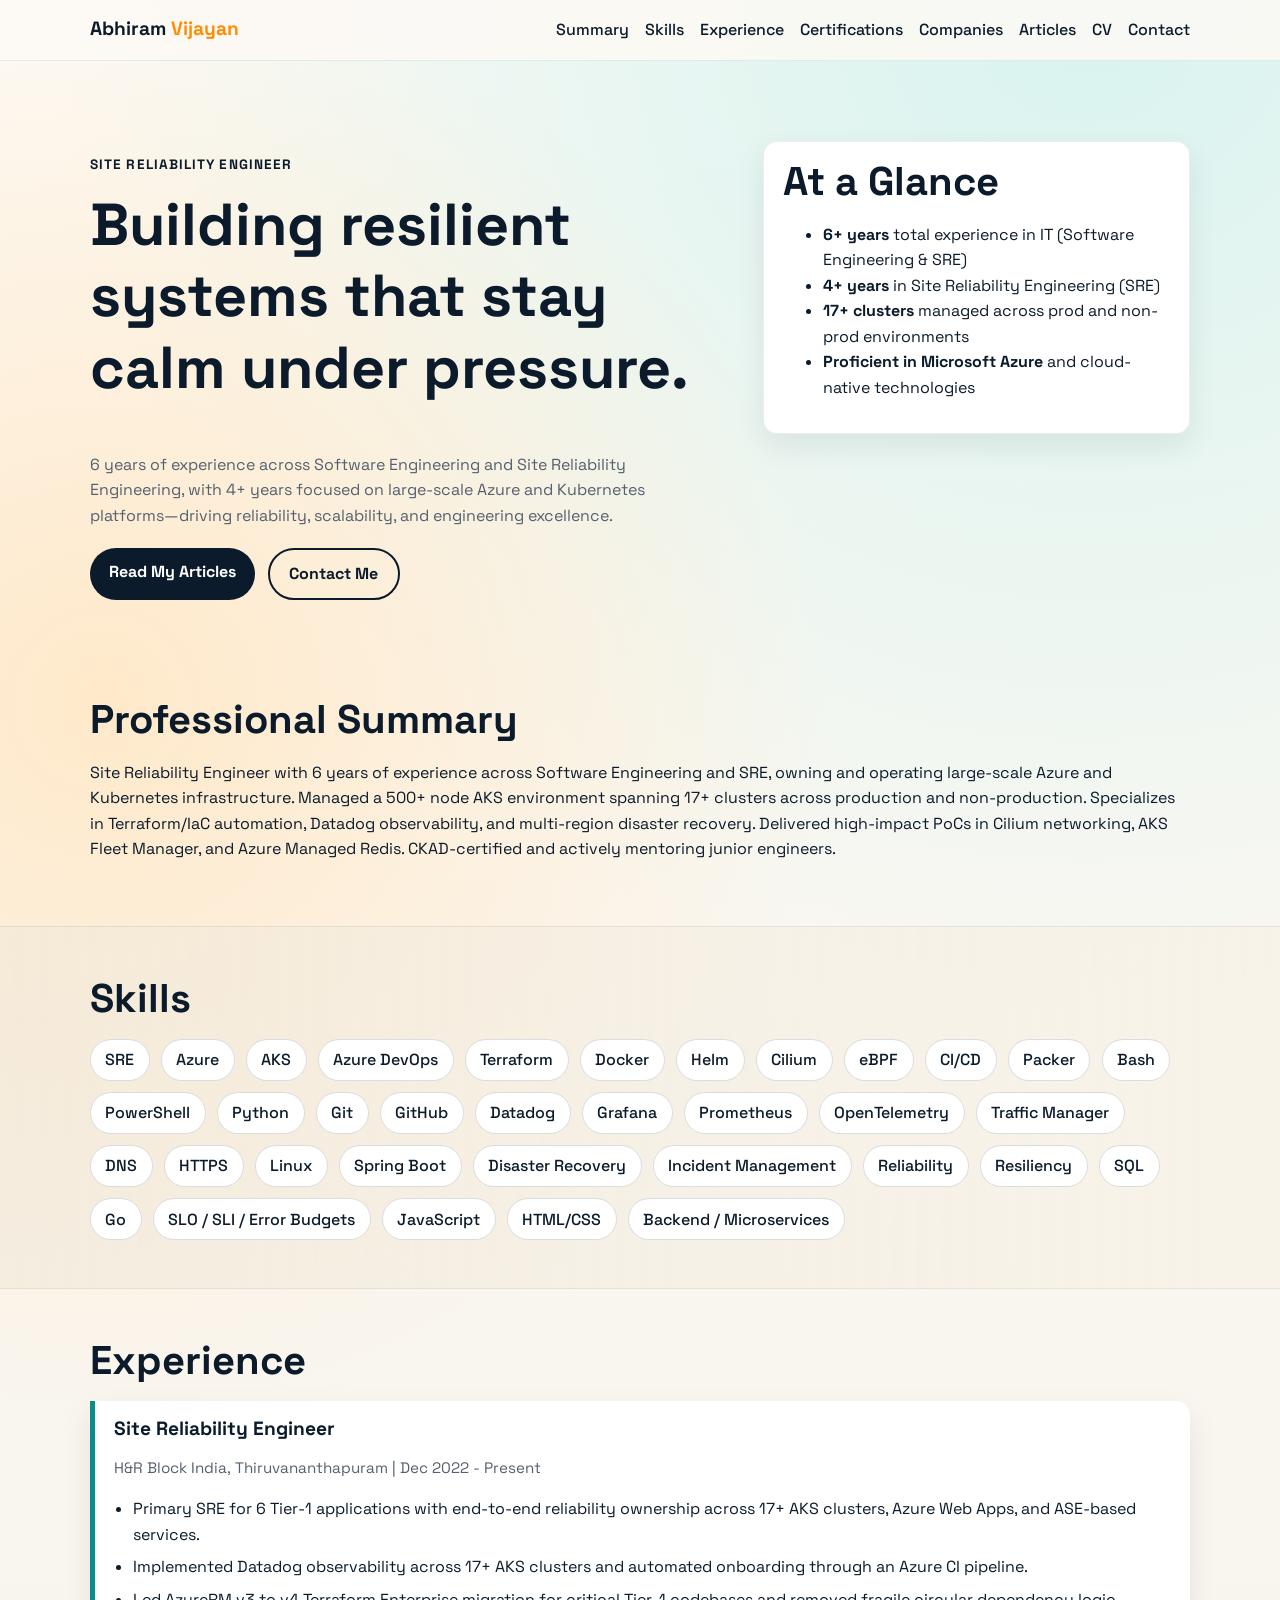
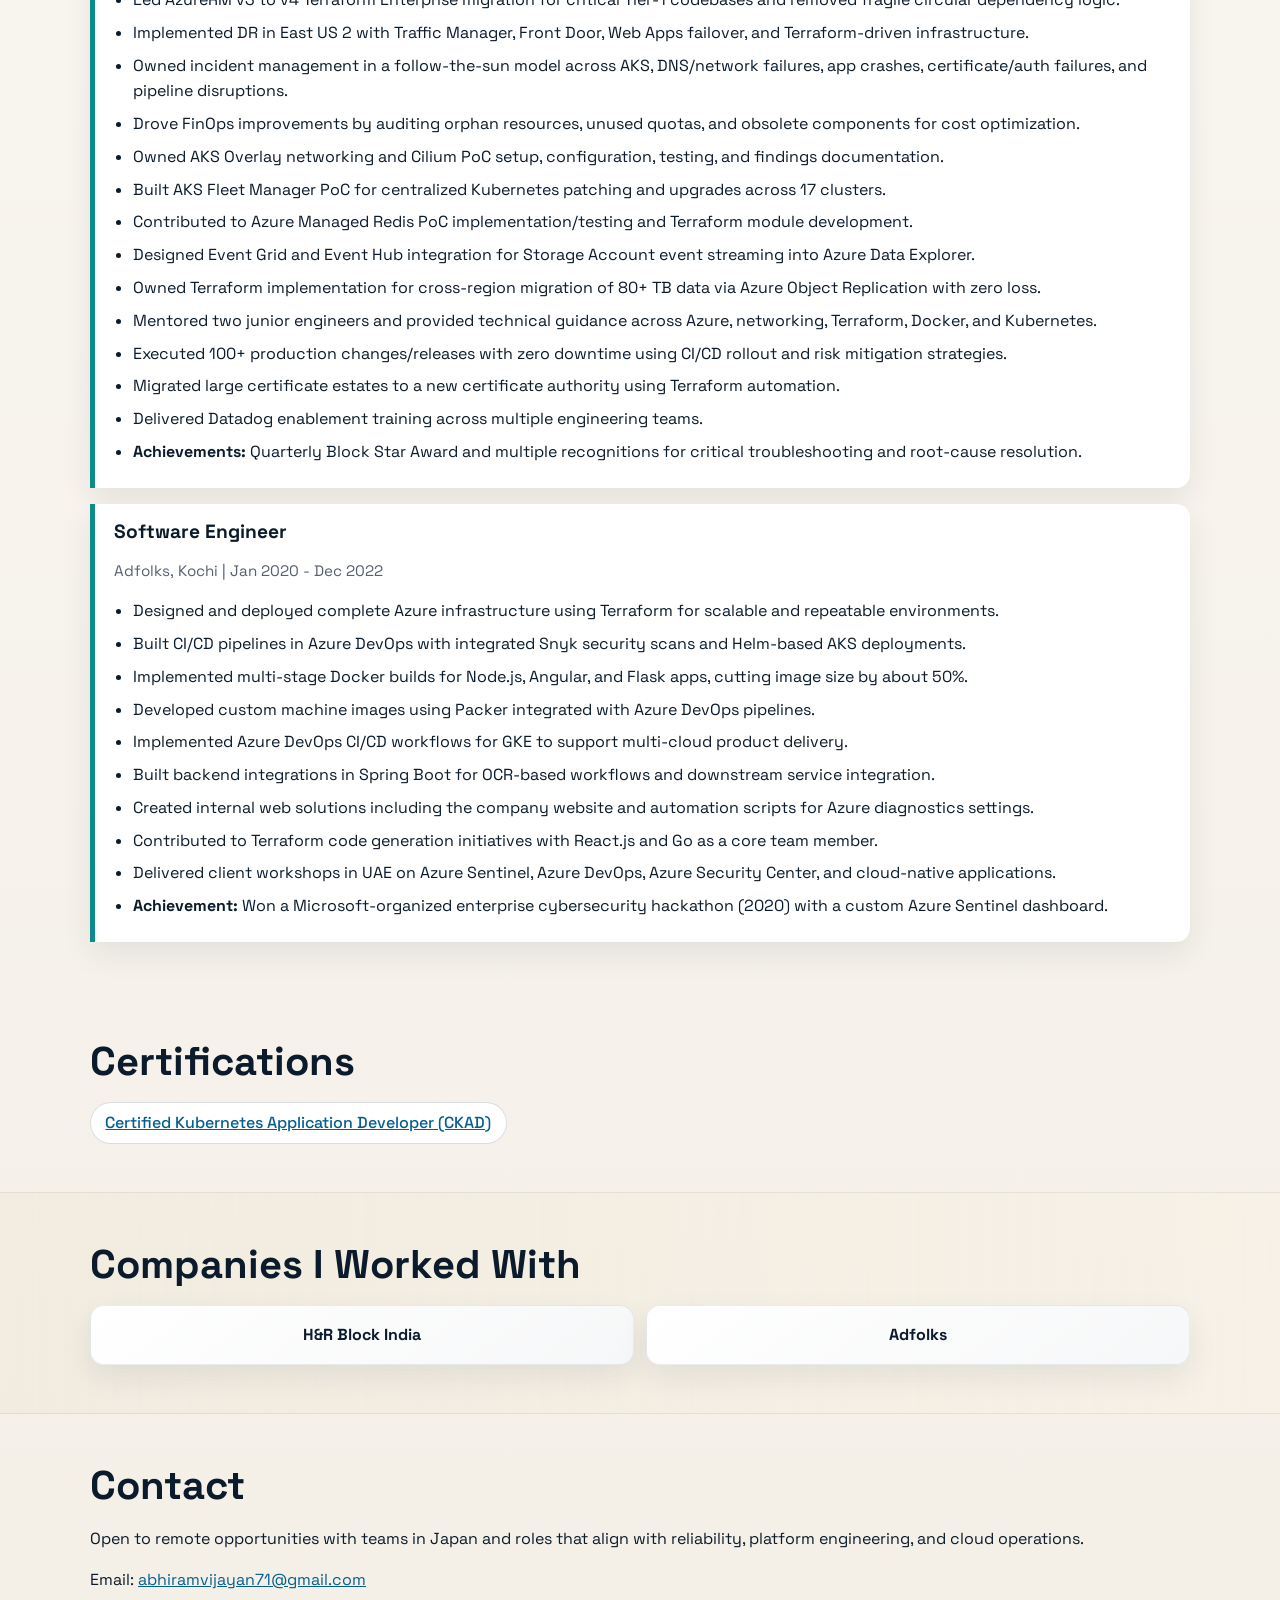
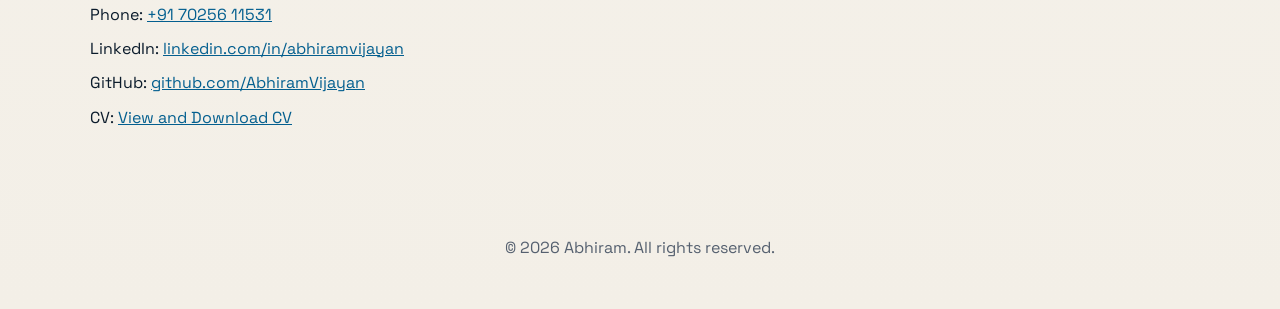
==== commit 89288952: "Add CV page with downloadable PDF" ====
--- a/index.html
+++ b/index.html
@@ -82,6 +82,7 @@
                 <a href="#certifications">Certifications</a>
                 <a href="#companies">Companies</a>
                 <a href="/articles/">Articles</a>
+                <a href="/cv.html">CV</a>
                 <a href="#contact">Contact</a>
             </nav>
         </div>
@@ -273,6 +274,7 @@
                             target="_blank">linkedin.com/in/abhiramvijayan</a></li>
                     <li>GitHub: <a href="https://github.com/AbhiramVijayan" rel="noopener noreferrer"
                             target="_blank">github.com/AbhiramVijayan</a></li>
+                    <li>CV: <a href="/cv.html">View and Download CV</a></li>
                 </ul>
             </div>
         </section>
--- a/styles.css
+++ b/styles.css
@@ -309,6 +309,21 @@
   font-family: "Space Grotesk", "Segoe UI", sans-serif;
 }
 
+.cv-preview-wrap {
+  margin-top: 1rem;
+  border: 1px solid rgba(11, 27, 43, 0.1);
+  border-radius: var(--radius);
+  overflow: hidden;
+  background: #fff;
+  box-shadow: var(--shadow);
+}
+
+.cv-preview {
+  display: block;
+  width: 100%;
+  min-height: 78vh;
+}
+
 .reveal {
   opacity: 0;
   transform: translateY(20px);
@@ -412,4 +427,8 @@
   .article-shell article {
     padding: 1.2rem;
   }
-}
+
+  .cv-preview {
+    min-height: 62vh;
+  }
+}
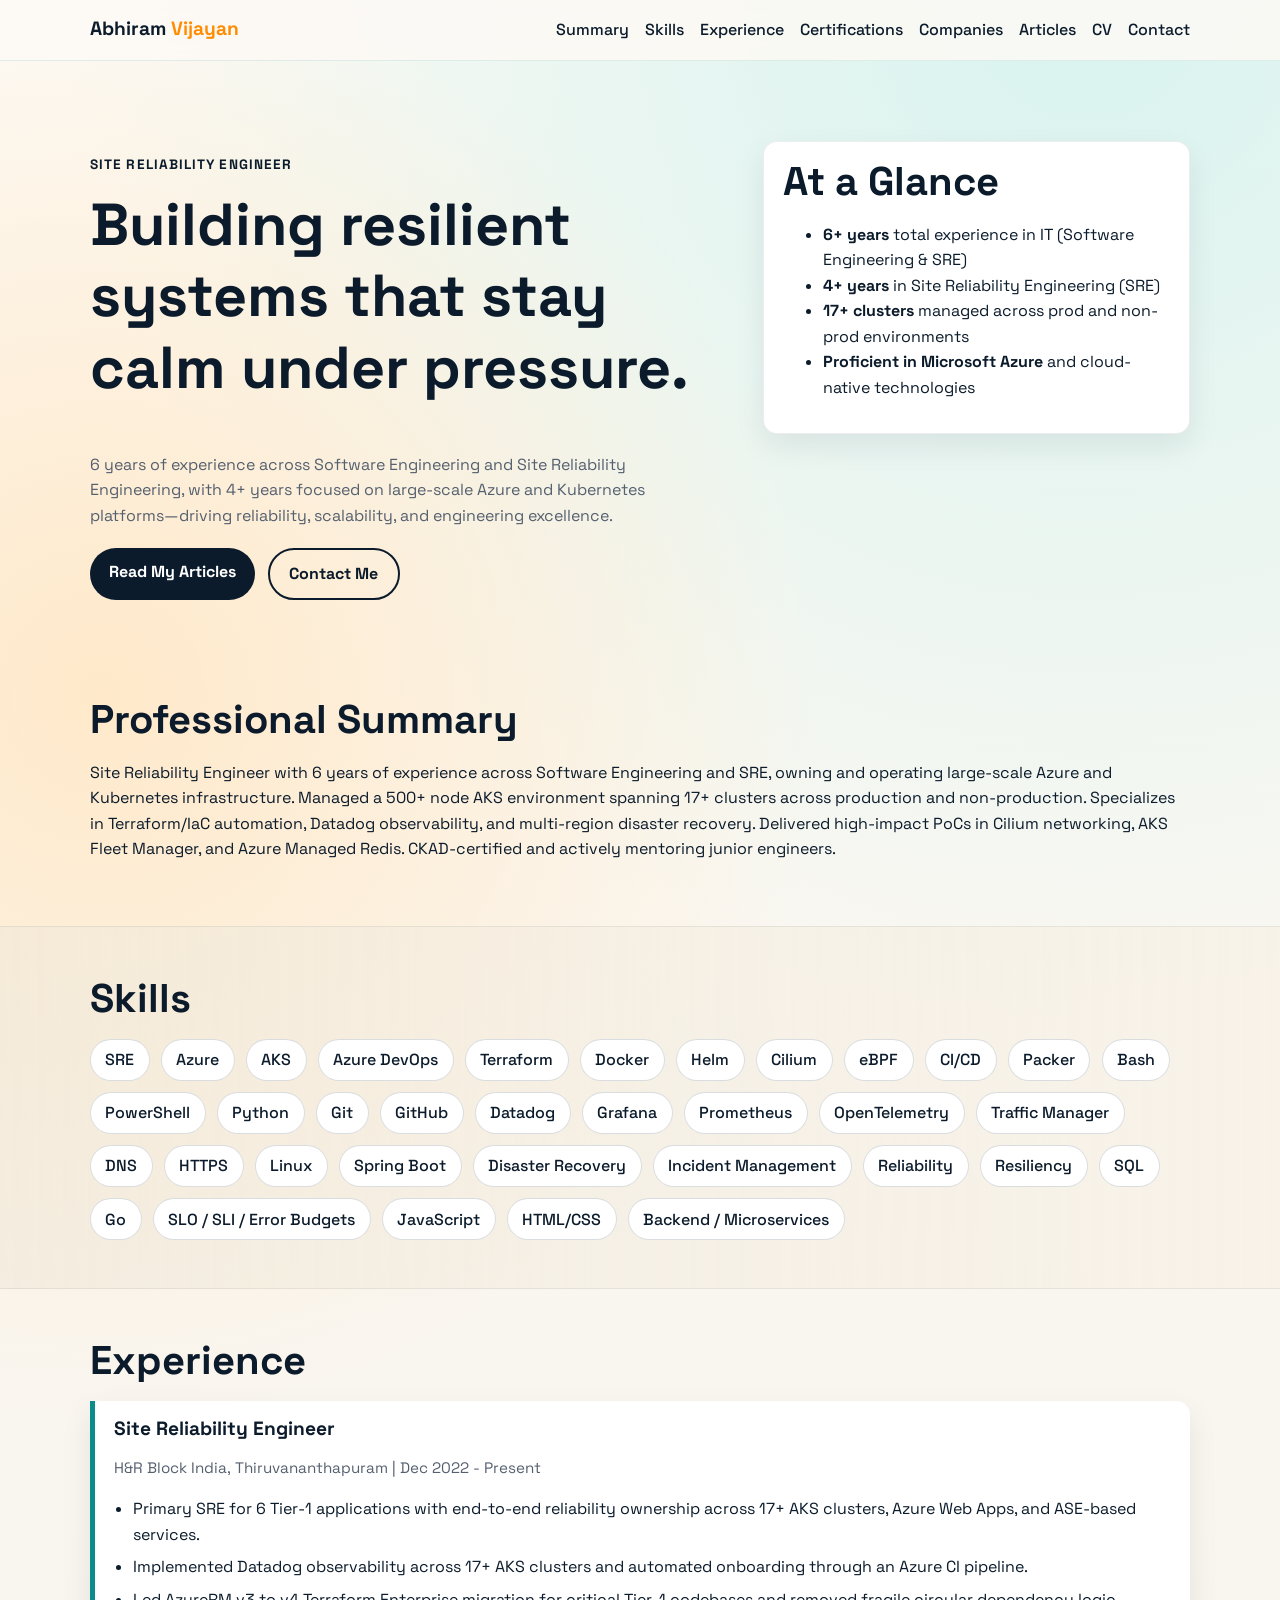
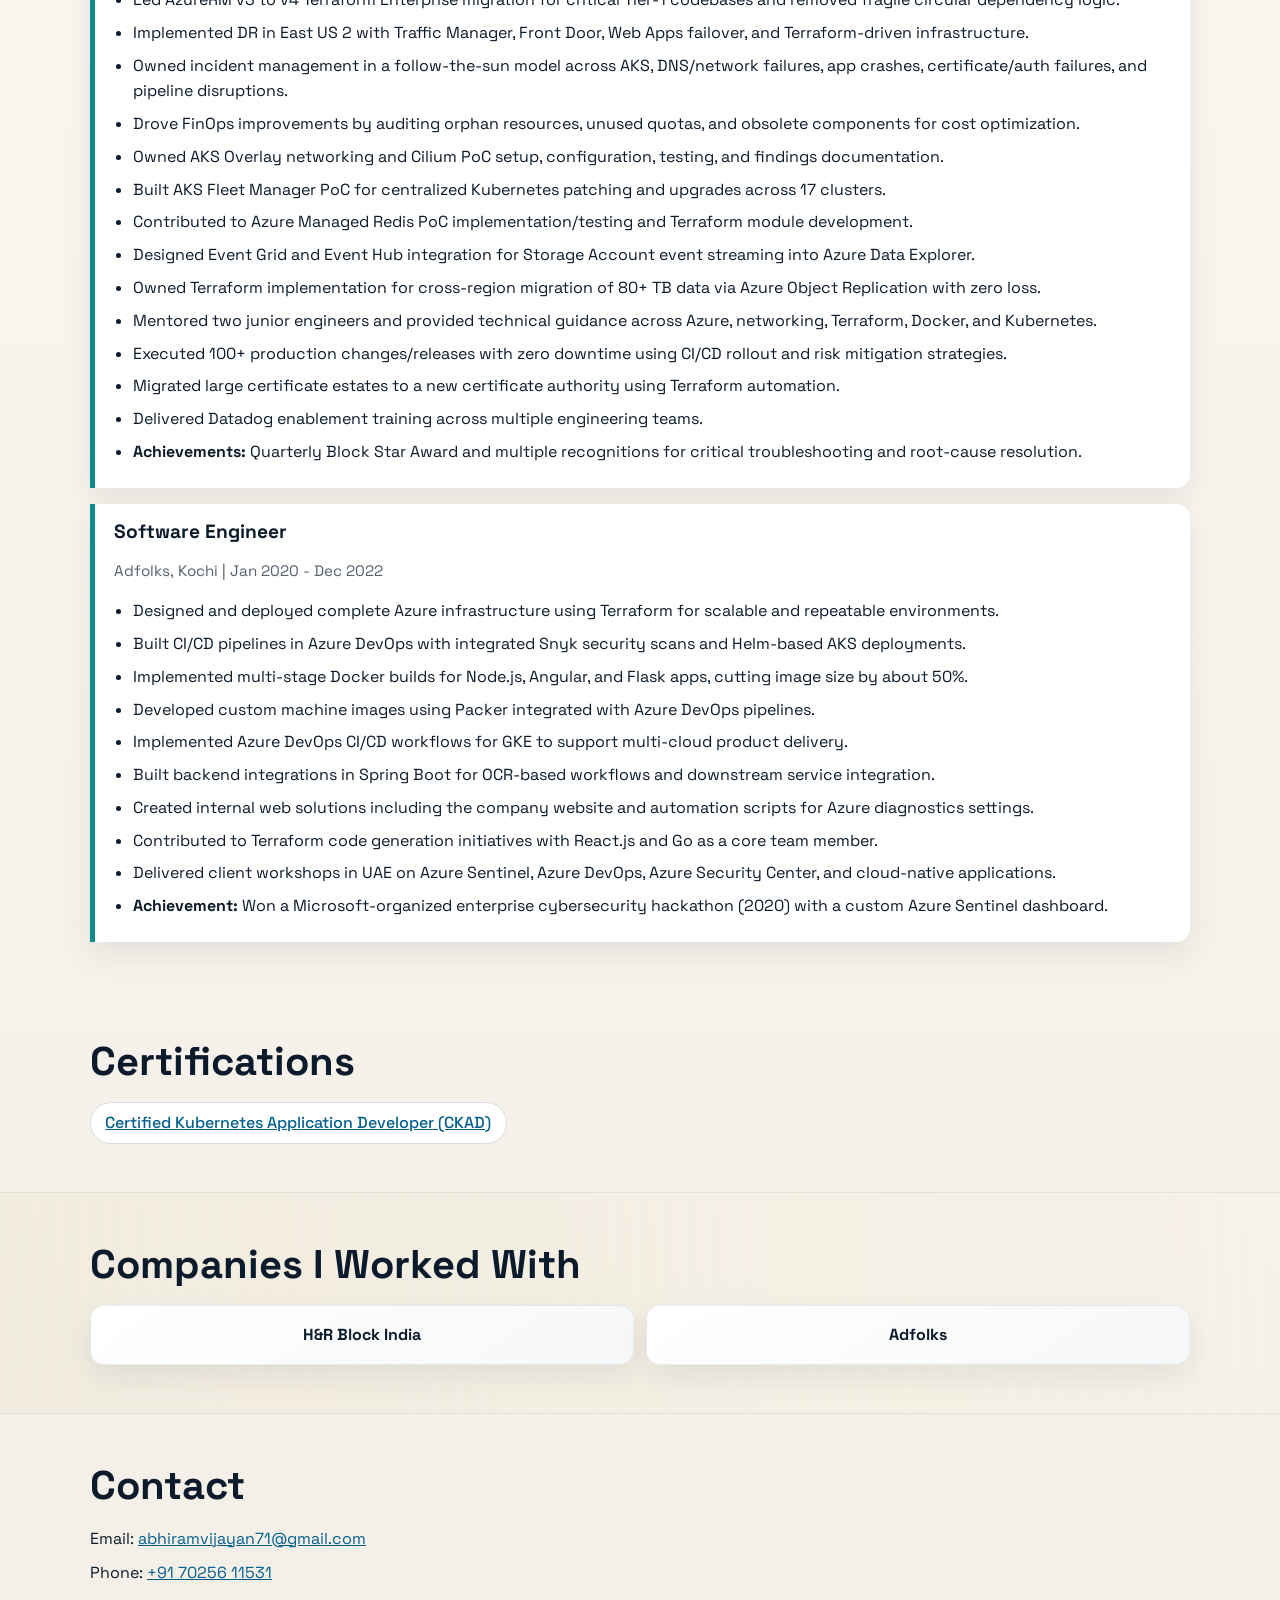
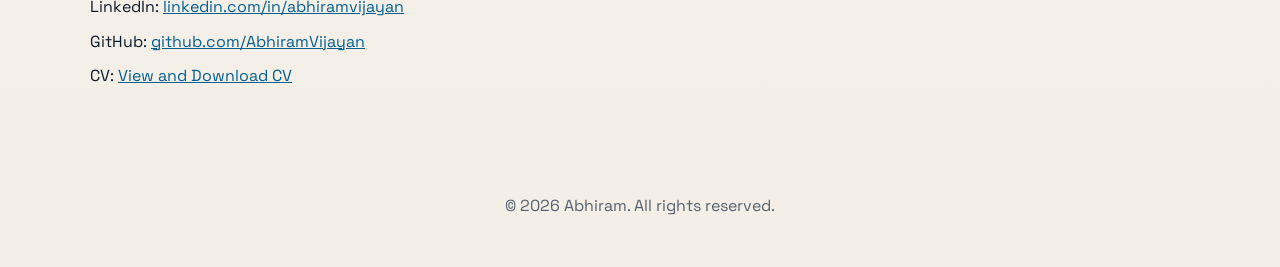
==== commit 78dc0993: "Add blog template and article for SRE journey; update index.html for new article link" ====
--- a/index.html
+++ b/index.html
@@ -265,8 +265,8 @@
         <section id="contact" class="section contact reveal">
             <div class="container">
                 <h2>Contact</h2>
-                <p>Open to remote opportunities with teams in Japan and roles that align with reliability, platform
-                    engineering, and cloud operations.</p>
+                <!-- <p>Open to remote opportunities with teams in Japan and roles that align with reliability, platform
+                    engineering, and cloud operations.</p> -->
                 <ul class="contact-list">
                     <li>Email: <a href="mailto:abhiramvijayan71@gmail.com">abhiramvijayan71@gmail.com</a></li>
                     <li>Phone: <a href="tel:+917025611531">+91 70256 11531</a></li>
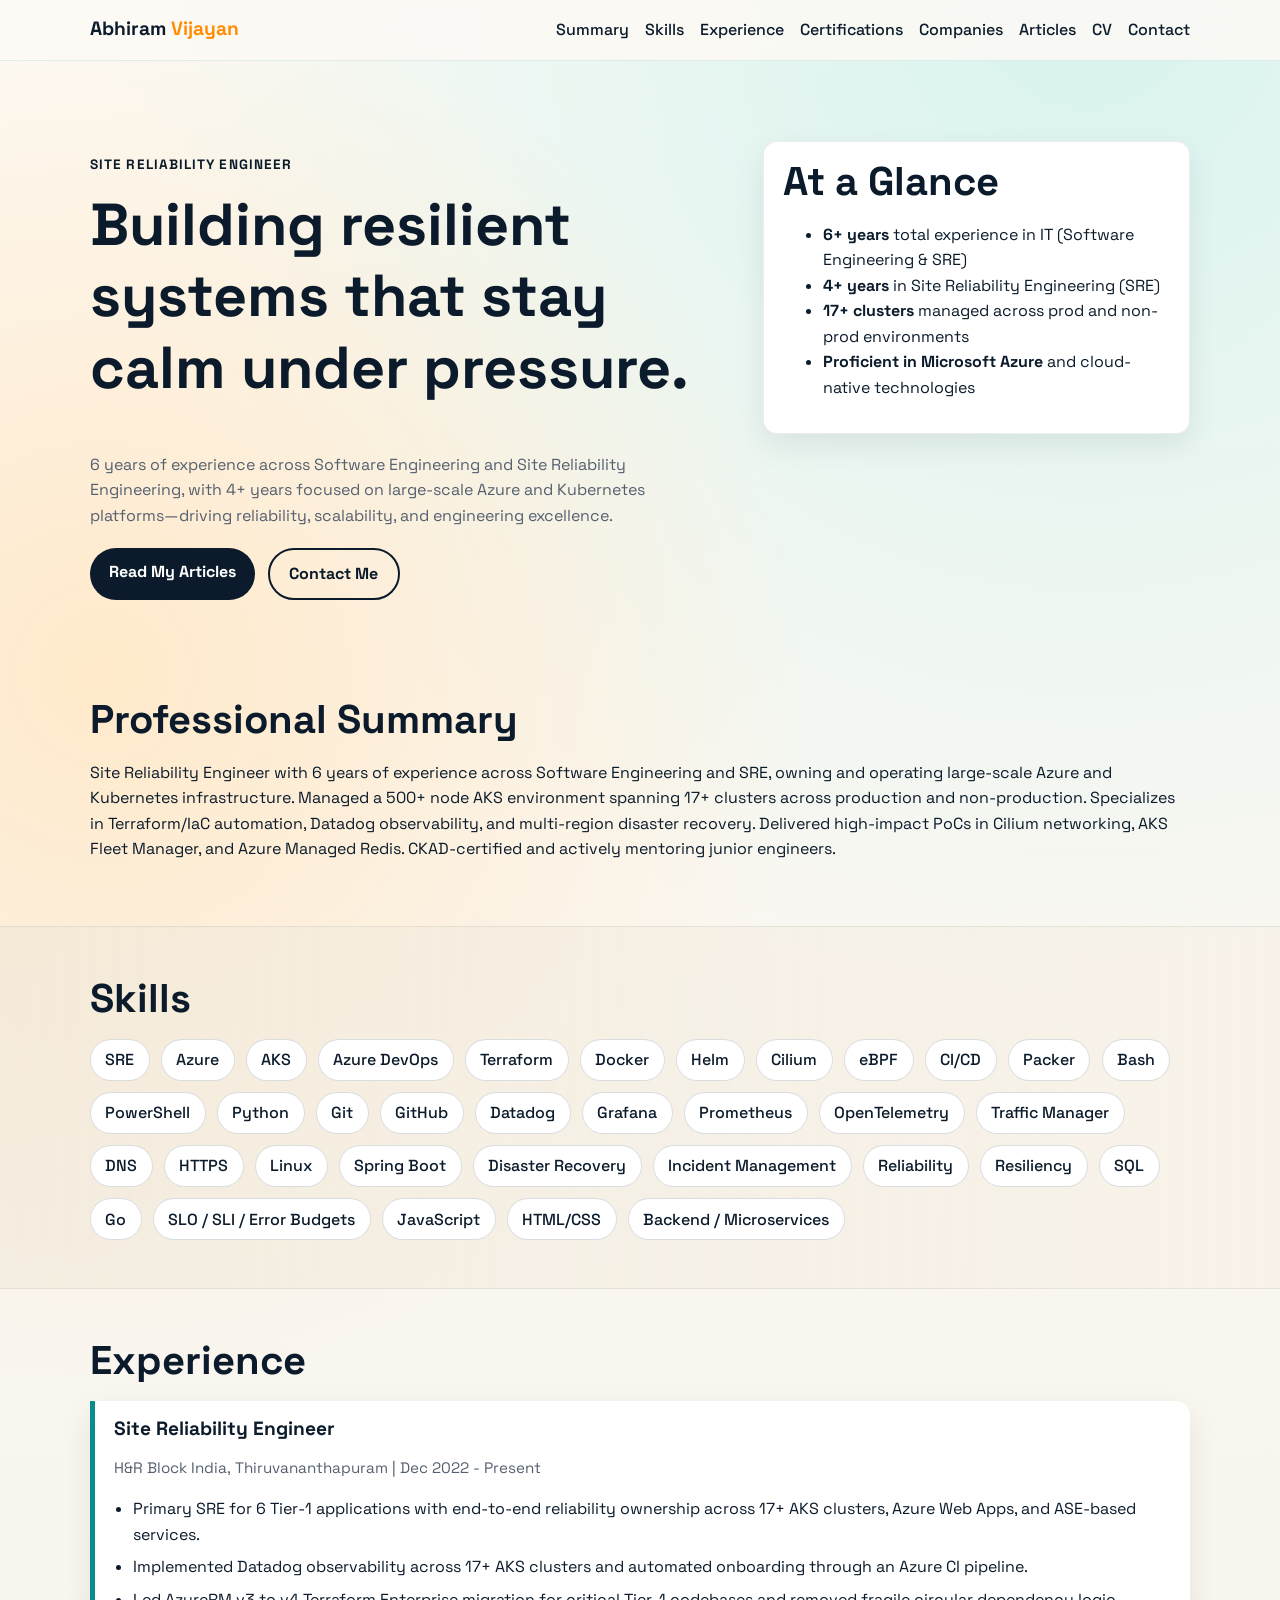
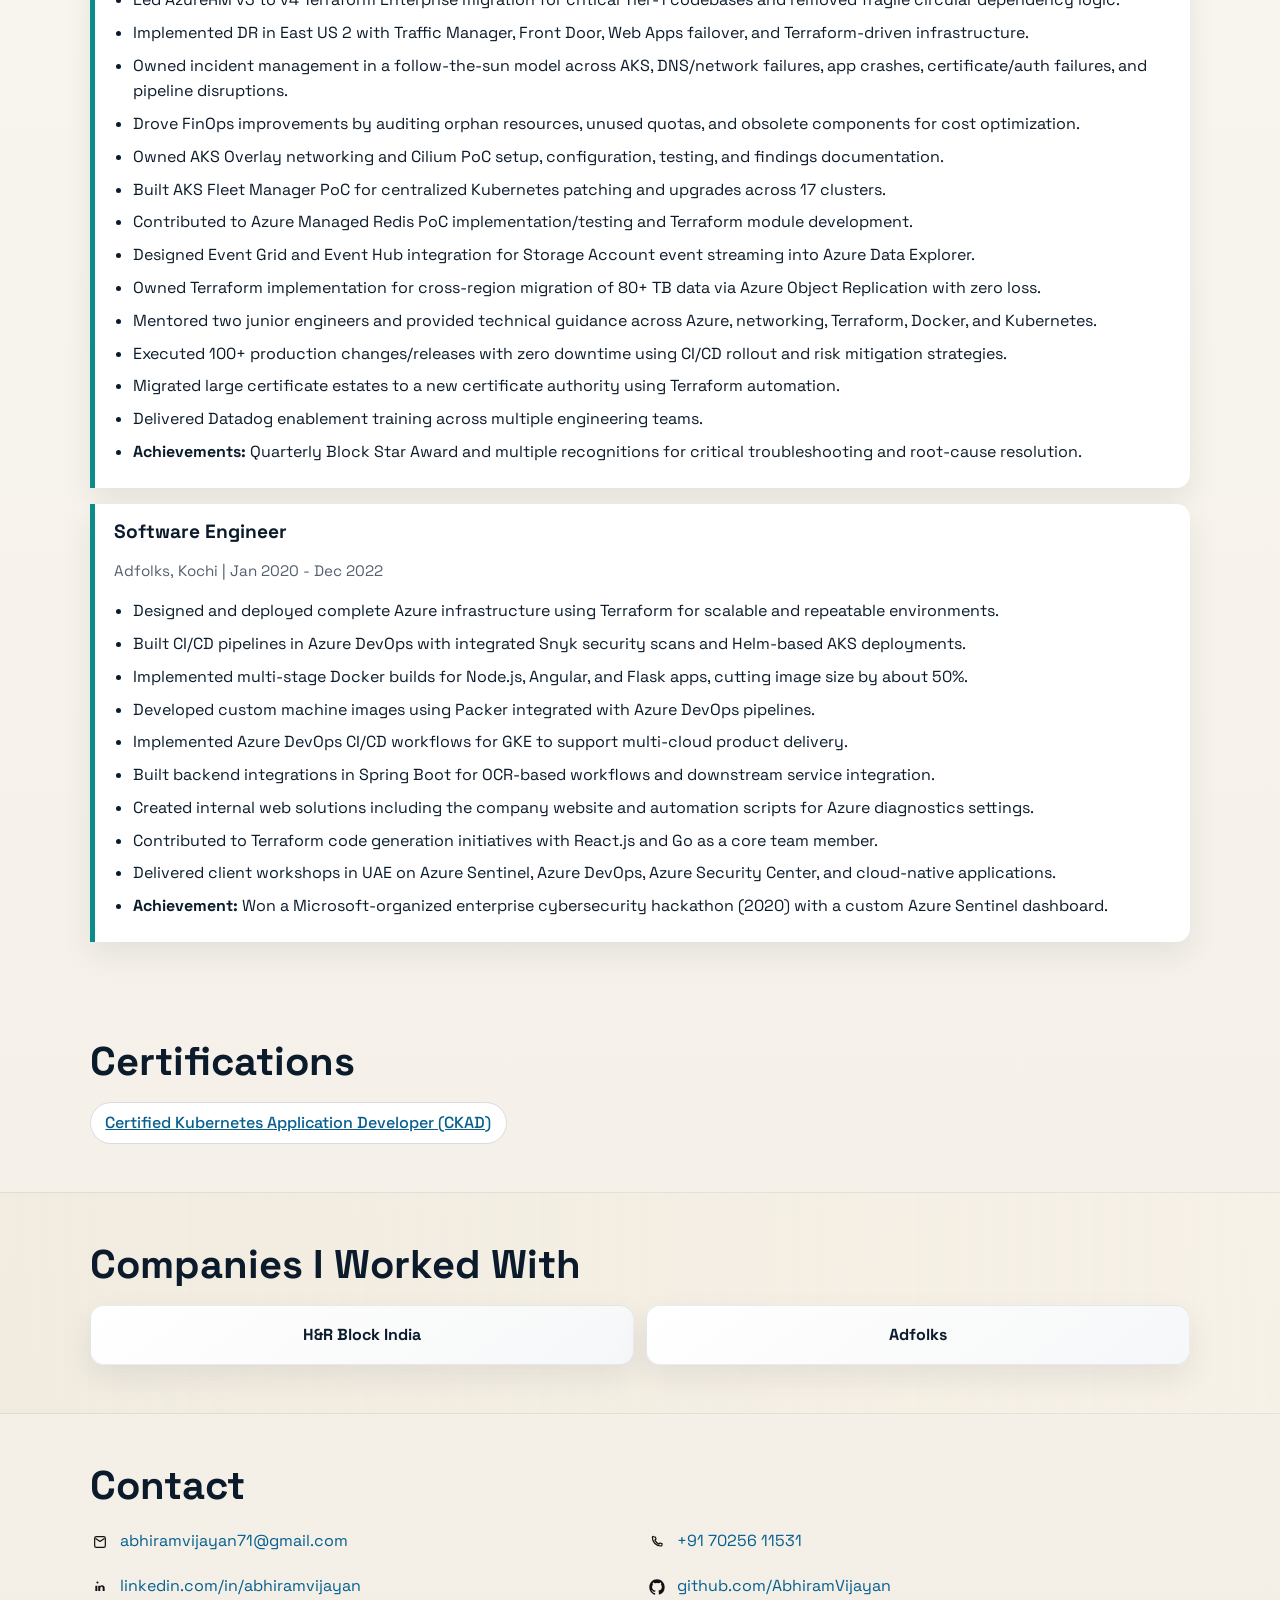
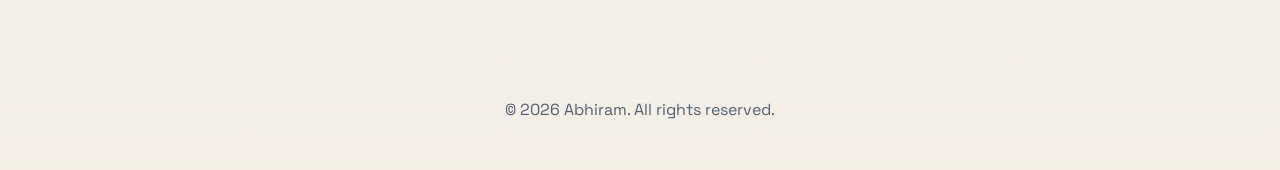
==== commit 47a925c6: "Add branded social share image" ====
--- a/index.html
+++ b/index.html
@@ -21,13 +21,13 @@
     <meta property="og:description"
         content="SRE portfolio showcasing Azure/AKS scale operations, Terraform automation, DR engineering, certifications, and reliability articles." />
     <meta property="og:url" content="https://your-domain.com/" />
-    <meta property="og:image" content="https://your-domain.com/assets/og-cover.svg" />
+    <meta property="og:image" content="https://your-domain.com/assets/abhiram-share.svg" />
 
     <meta name="twitter:card" content="summary_large_image" />
     <meta name="twitter:title" content="Abhiram | SRE Portfolio" />
     <meta name="twitter:description"
         content="SRE portfolio showcasing Azure/AKS scale operations, Terraform automation, DR engineering, certifications, and reliability articles." />
-    <meta name="twitter:image" content="https://your-domain.com/assets/og-cover.svg" />
+    <meta name="twitter:image" content="https://your-domain.com/assets/abhiram-share.svg" />
 
     <link rel="preconnect" href="https://fonts.googleapis.com" />
     <link rel="preconnect" href="https://fonts.gstatic.com" crossorigin />
@@ -103,7 +103,7 @@
                         reliability, scalability, and engineering excellence.</p>
                     <div class="hero-cta">
                         <a class="btn btn-primary" href="/articles/">Read My Articles</a>
-                        <a class="btn btn-ghost" href="#contact">Contact Me</a>
+                        <a class="btn btn-ghost" href="https://www.linkedin.com/in/abhiramvijayan/" target="_blank" rel="noopener noreferrer">Contact Me</a>
                     </div>
                 </div>
                 <aside class="stat-card" aria-label="Quick profile stats">
@@ -265,16 +265,32 @@
         <section id="contact" class="section contact reveal">
             <div class="container">
                 <h2>Contact</h2>
-                <!-- <p>Open to remote opportunities with teams in Japan and roles that align with reliability, platform
-                    engineering, and cloud operations.</p> -->
                 <ul class="contact-list">
-                    <li>Email: <a href="mailto:abhiramvijayan71@gmail.com">abhiramvijayan71@gmail.com</a></li>
-                    <li>Phone: <a href="tel:+917025611531">+91 70256 11531</a></li>
-                    <li>LinkedIn: <a href="https://www.linkedin.com/in/abhiramvijayan/" rel="noopener noreferrer"
-                            target="_blank">linkedin.com/in/abhiramvijayan</a></li>
-                    <li>GitHub: <a href="https://github.com/AbhiramVijayan" rel="noopener noreferrer"
-                            target="_blank">github.com/AbhiramVijayan</a></li>
-                    <li>CV: <a href="/cv.html">View and Download CV</a></li>
+                    <li class="contact-card">
+                        <span class="contact-icon" aria-hidden="true">
+                            <svg viewBox="0 0 24 24" focusable="false"><path d="M4 6.5A2.5 2.5 0 0 1 6.5 4h11A2.5 2.5 0 0 1 20 6.5v11a2.5 2.5 0 0 1-2.5 2.5h-11A2.5 2.5 0 0 1 4 17.5zM6 7l6 4.2L18 7" fill="none" stroke="currentColor" stroke-width="1.8" stroke-linecap="round" stroke-linejoin="round"/></svg>
+                        </span>
+                        <a href="mailto:abhiramvijayan71@gmail.com">abhiramvijayan71@gmail.com</a>
+                    </li>
+                    <li class="contact-card">
+                        <span class="contact-icon" aria-hidden="true">
+                            <svg viewBox="0 0 24 24" focusable="false"><path d="M7.5 4.5h2l1 3-1.7 1.7a14 14 0 0 0 6 6l1.7-1.7 3 1v2A1.5 1.5 0 0 1 18 18C10.82 18 5 12.18 5 5a1.5 1.5 0 0 1 1.5-1.5" fill="none" stroke="currentColor" stroke-width="1.8" stroke-linecap="round" stroke-linejoin="round"/></svg>
+                        </span>
+                        <a href="tel:+917025611531">+91 70256 11531</a>
+                    </li>
+                    <li class="contact-card">
+                        <span class="contact-icon" aria-hidden="true">
+                            <svg viewBox="0 0 24 24" focusable="false"><path d="M8 10v8H5v-8zm.2-3.2A1.6 1.6 0 1 1 8.2 3.6a1.6 1.6 0 0 1 0 3.2M19 18h-3v-4.3c0-1.2-.4-2-1.5-2s-1.7.8-2 1.5c-.1.2-.1.6-.1.9V18h-3s0-7 0-8h3v1.1c.4-.7 1.2-1.6 2.8-1.6 2 0 3.8 1.3 3.8 4.3z" fill="currentColor"/></svg>
+                        </span>
+                        <a href="https://www.linkedin.com/in/abhiramvijayan/" rel="noopener noreferrer" target="_blank">linkedin.com/in/abhiramvijayan</a>
+                    </li>
+                    <li class="contact-card">
+                        <span class="contact-icon" aria-hidden="true">
+                            <svg viewBox="0 0 24 24" focusable="false"><path d="M12 .5C5.65.5.5 5.78.5 12.3c0 5.22 3.3 9.64 7.88 11.2.58.1.8-.26.8-.58v-2.1c-3.2.72-3.87-1.58-3.87-1.58-.52-1.36-1.28-1.72-1.28-1.72-1.04-.73.08-.72.08-.72 1.15.08 1.75 1.21 1.75 1.21 1.02 1.8 2.68 1.28 3.33.98.1-.76.4-1.28.72-1.57-2.56-.3-5.26-1.3-5.26-5.8 0-1.28.45-2.32 1.18-3.14-.12-.3-.51-1.5.11-3.12 0 0 .96-.32 3.14 1.2a10.57 10.57 0 0 1 5.72 0c2.18-1.52 3.14-1.2 3.14-1.2.62 1.62.23 2.82.11 3.12.73.82 1.18 1.86 1.18 3.14 0 4.5-2.7 5.5-5.28 5.8.42.37.78 1.08.78 2.18v3.23c0 .32.21.69.8.58A11.83 11.83 0 0 0 23.5 12.3C23.5 5.78 18.35.5 12 .5" fill="currentColor"/></svg>
+                        </span>
+                        <a href="https://github.com/AbhiramVijayan" rel="noopener noreferrer" target="_blank">github.com/AbhiramVijayan</a>
+                    </li>
+                    
                 </ul>
             </div>
         </section>
--- a/styles.css
+++ b/styles.css
@@ -254,10 +254,38 @@
   list-style: none;
   padding: 0;
   margin: 0;
-}
-
-.contact-list li {
-  margin: 0.55rem 0;
+  display: grid;
+  grid-template-columns: repeat(2, minmax(0, 1fr));
+  gap: 0.9rem;
+}
+
+.contact-card {
+  display: flex;
+  align-items: center;
+  gap: 0.65rem;
+  padding: 0.15rem 0;
+}
+
+.contact-card a {
+  display: inline-block;
+  word-break: break-word;
+  text-decoration: none;
+}
+
+.contact-icon {
+  width: 1.2rem;
+  height: 1.2rem;
+  min-width: 1.2rem;
+  display: inline-flex;
+  align-items: center;
+  justify-content: center;
+  color: #111;
+  margin-top: 0.15rem;
+}
+
+.contact-icon svg {
+  width: 1rem;
+  height: 1rem;
 }
 
 .site-footer {
@@ -392,7 +420,8 @@
 
   .hero-copy,
   .timeline-item li,
-  .contact-list li {
+  .contact-card,
+  .contact-card a {
     font-size: 0.95rem;
   }
 
@@ -424,6 +453,10 @@
     grid-template-columns: 1fr;
   }
 
+  .contact-list {
+    grid-template-columns: 1fr;
+  }
+
   .article-shell article {
     padding: 1.2rem;
   }
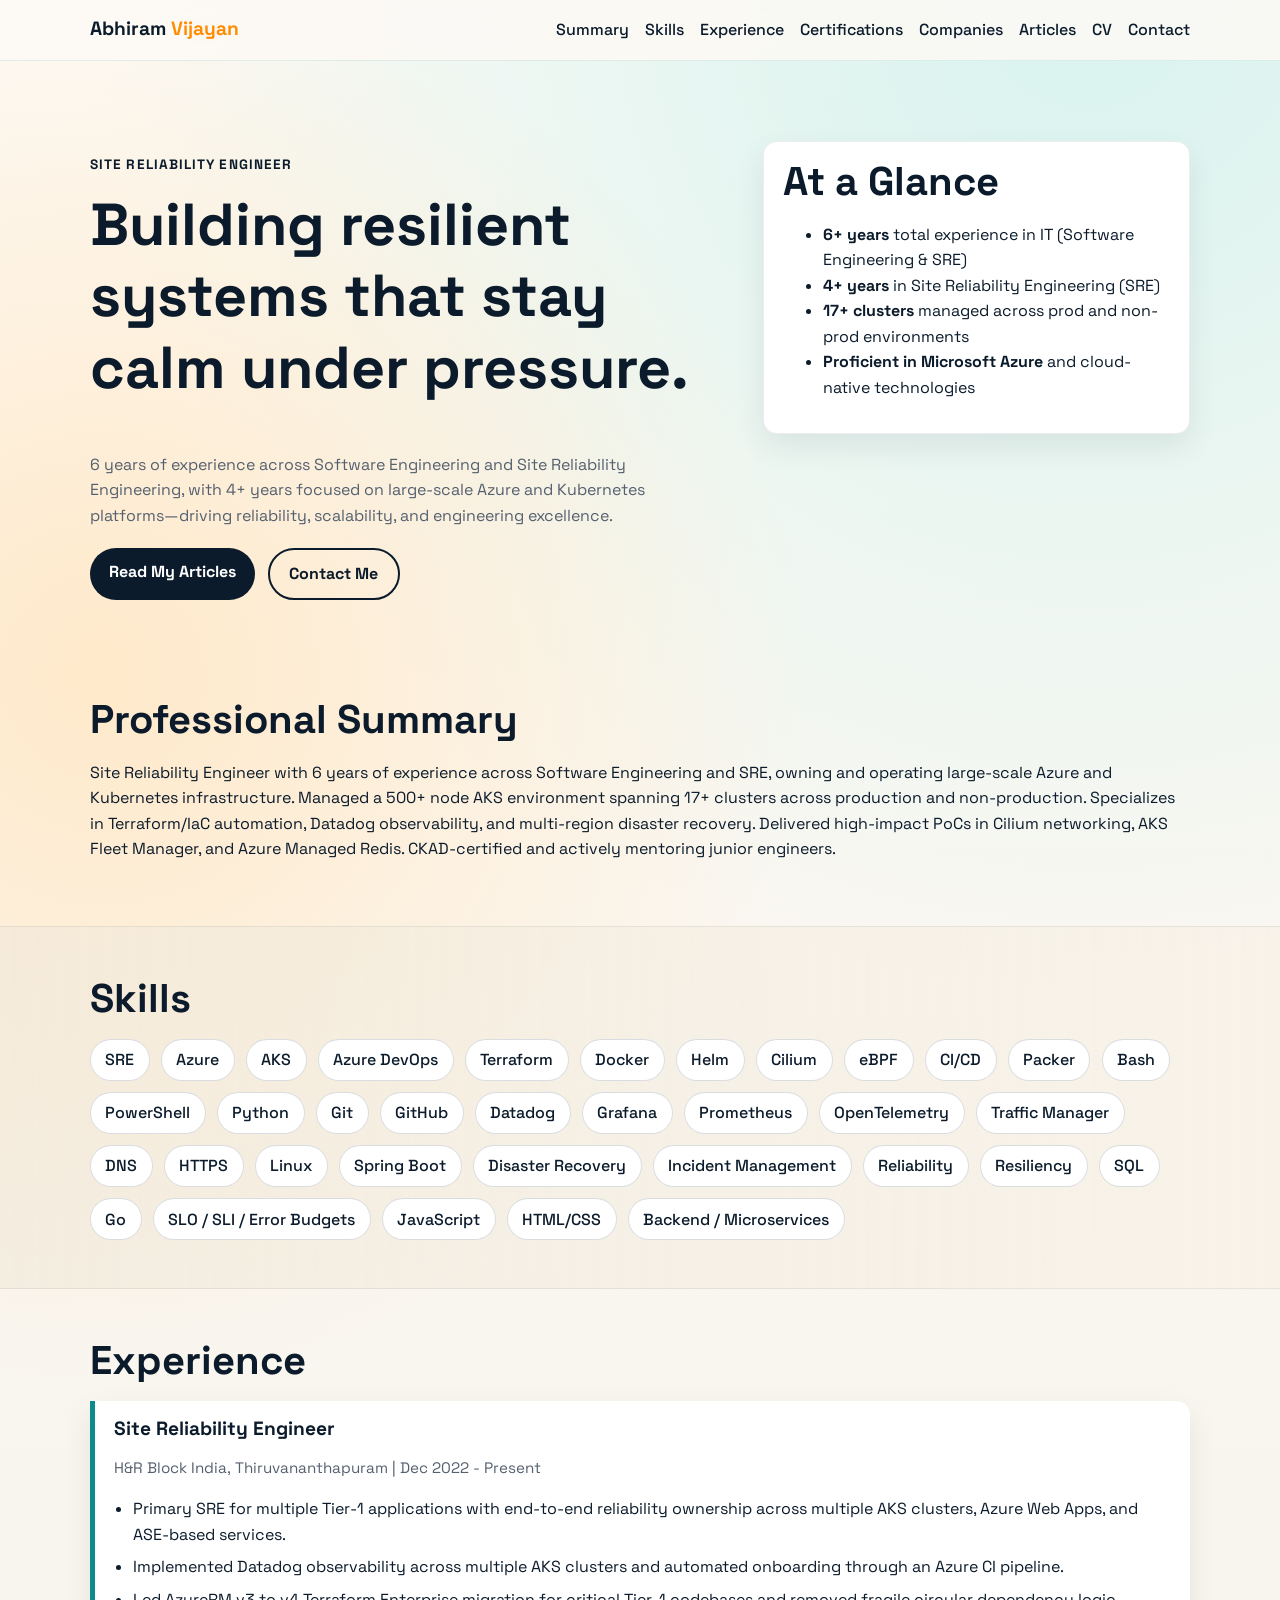
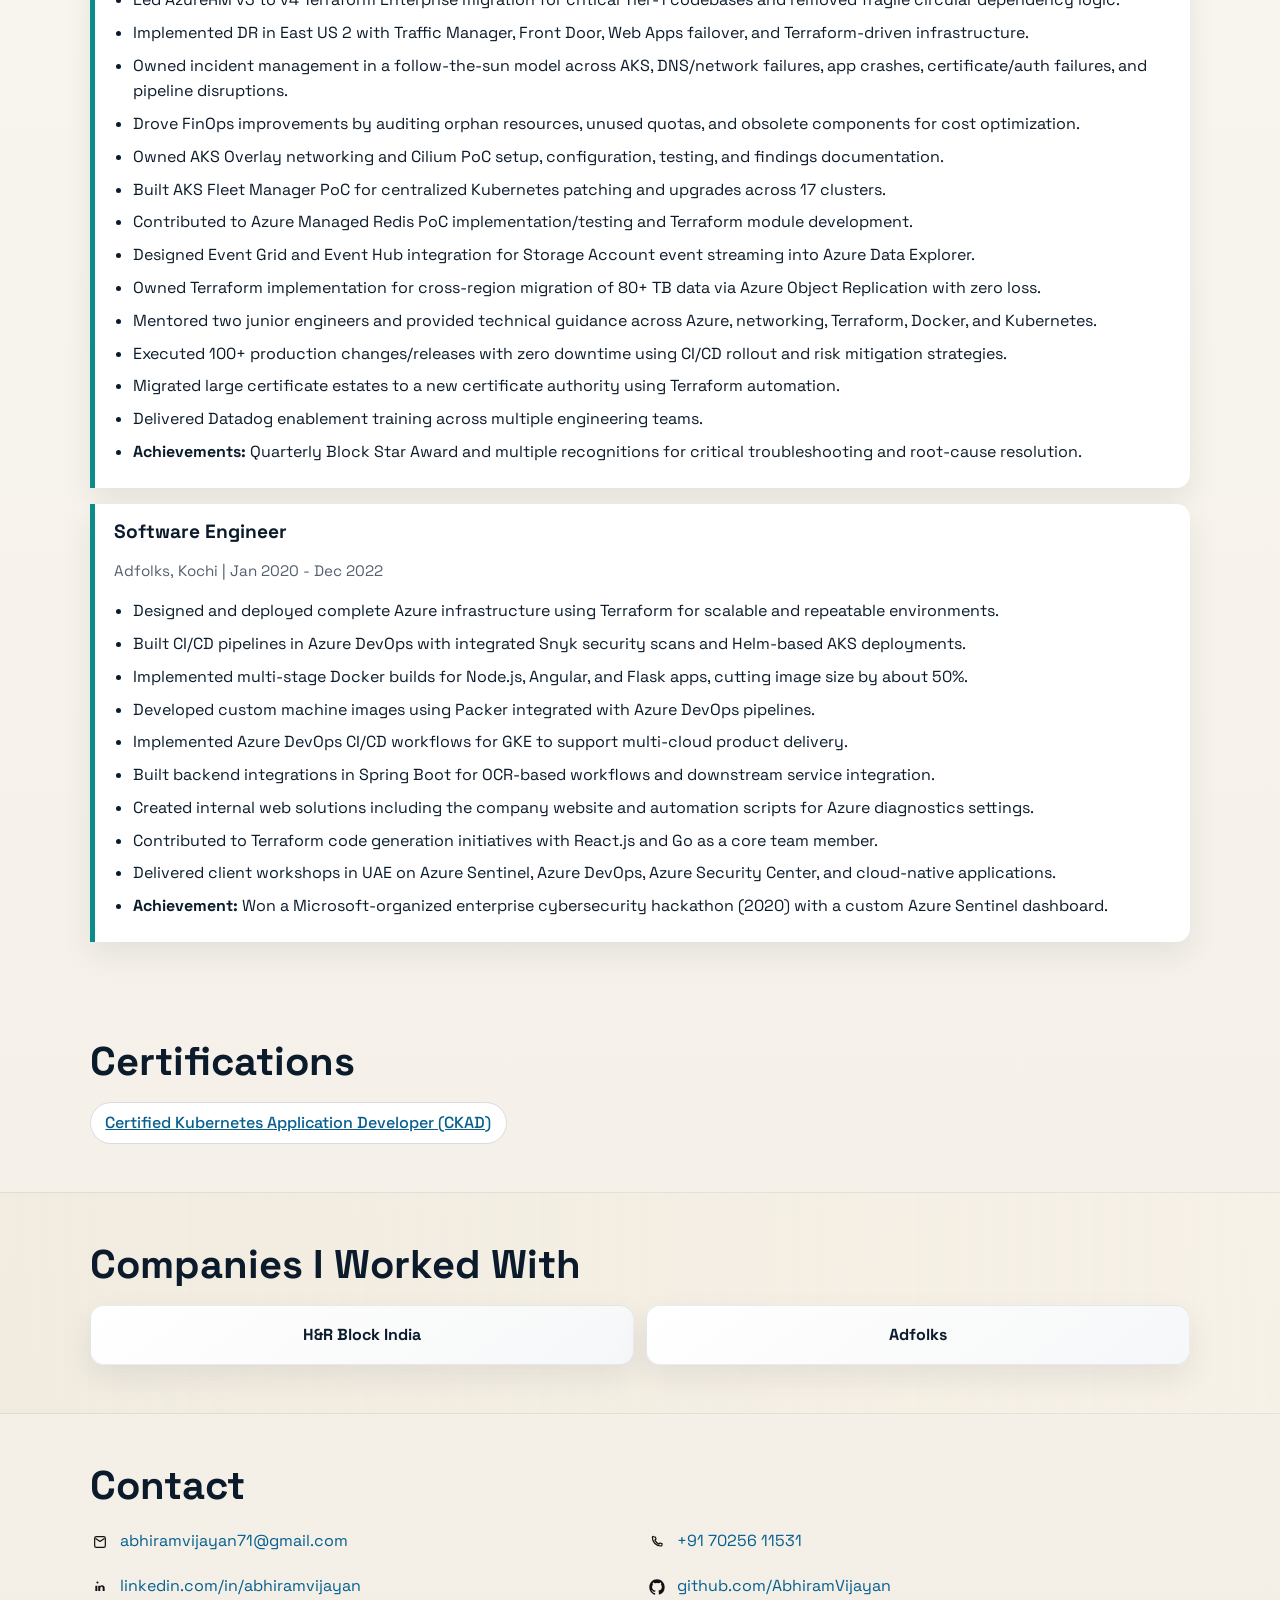
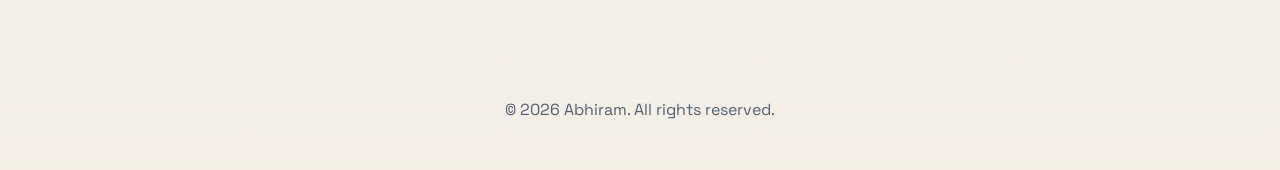
==== commit 99bb53c7: "Update job descriptions for clarity and consistency in index.html" ====
--- a/index.html
+++ b/index.html
@@ -4,6 +4,8 @@
 <head>
     <meta charset="UTF-8" />
     <meta name="viewport" content="width=device-width, initial-scale=1.0" />
+    <link rel="icon" type="image/png" sizes="32x32" href="/assets/Abhiram_image.png" />
+    <link rel="shortcut icon" href="/assets/Abhiram_image.png" />
     <title>Abhiram | SRE Portfolio</title>
     <meta name="description"
         content="Site Reliability Engineer with 6 years of experience across Azure and Kubernetes, including 500+ node AKS operations, Terraform automation, Datadog observability, and multi-region disaster recovery." />
@@ -13,21 +15,21 @@
     <meta name="robots" content="index, follow, max-image-preview:large, max-snippet:-1, max-video-preview:-1" />
     <meta name="theme-color" content="#0f2a3f" />
 
-    <link rel="canonical" href="https://your-domain.com/" />
+    <link rel="canonical" href="https://abhiramvijayan.com/" />
     <link rel="manifest" href="/site.webmanifest" />
 
     <meta property="og:type" content="website" />
     <meta property="og:title" content="Abhiram | SRE Portfolio" />
     <meta property="og:description"
         content="SRE portfolio showcasing Azure/AKS scale operations, Terraform automation, DR engineering, certifications, and reliability articles." />
-    <meta property="og:url" content="https://your-domain.com/" />
-    <meta property="og:image" content="https://your-domain.com/assets/abhiram-share.svg" />
+    <meta property="og:url" content="https://abhiramvijayan.com/" />
+    <meta property="og:image" content="https://abhiramvijayan.com/assets/Abhiram_image.png" />
 
     <meta name="twitter:card" content="summary_large_image" />
     <meta name="twitter:title" content="Abhiram | SRE Portfolio" />
     <meta name="twitter:description"
         content="SRE portfolio showcasing Azure/AKS scale operations, Terraform automation, DR engineering, certifications, and reliability articles." />
-    <meta name="twitter:image" content="https://your-domain.com/assets/abhiram-share.svg" />
+    <meta name="twitter:image" content="https://abhiramvijayan.com/assets/Abhiram_image.png" />
 
     <link rel="preconnect" href="https://fonts.googleapis.com" />
     <link rel="preconnect" href="https://fonts.gstatic.com" crossorigin />
@@ -42,7 +44,7 @@
     "@type": "Person",
     "name": "Abhiram",
     "jobTitle": "Site Reliability Engineer",
-    "url": "https://your-domain.com/",
+    "url": "https://abhiramvijayan.com/",
     "sameAs": [
       "https://www.linkedin.com/in/abhiramvijayan/",
       "https://github.com/AbhiramVijayan"
@@ -180,9 +182,9 @@
                         <h3>Site Reliability Engineer</h3>
                         <p class="meta">H&amp;R Block India, Thiruvananthapuram | Dec 2022 - Present</p>
                         <ul>
-                            <li>Primary SRE for 6 Tier-1 applications with end-to-end reliability ownership across 17+
+                            <li>Primary SRE for multiple Tier-1 applications with end-to-end reliability ownership across multiple
                                 AKS clusters, Azure Web Apps, and ASE-based services.</li>
-                            <li>Implemented Datadog observability across 17+ AKS clusters and automated onboarding
+                            <li>Implemented Datadog observability across multiple AKS clusters and automated onboarding
                                 through an Azure CI pipeline.</li>
                             <li>Led AzureRM v3 to v4 Terraform Enterprise migration for critical Tier-1 codebases and
                                 removed fragile circular dependency logic.</li>
